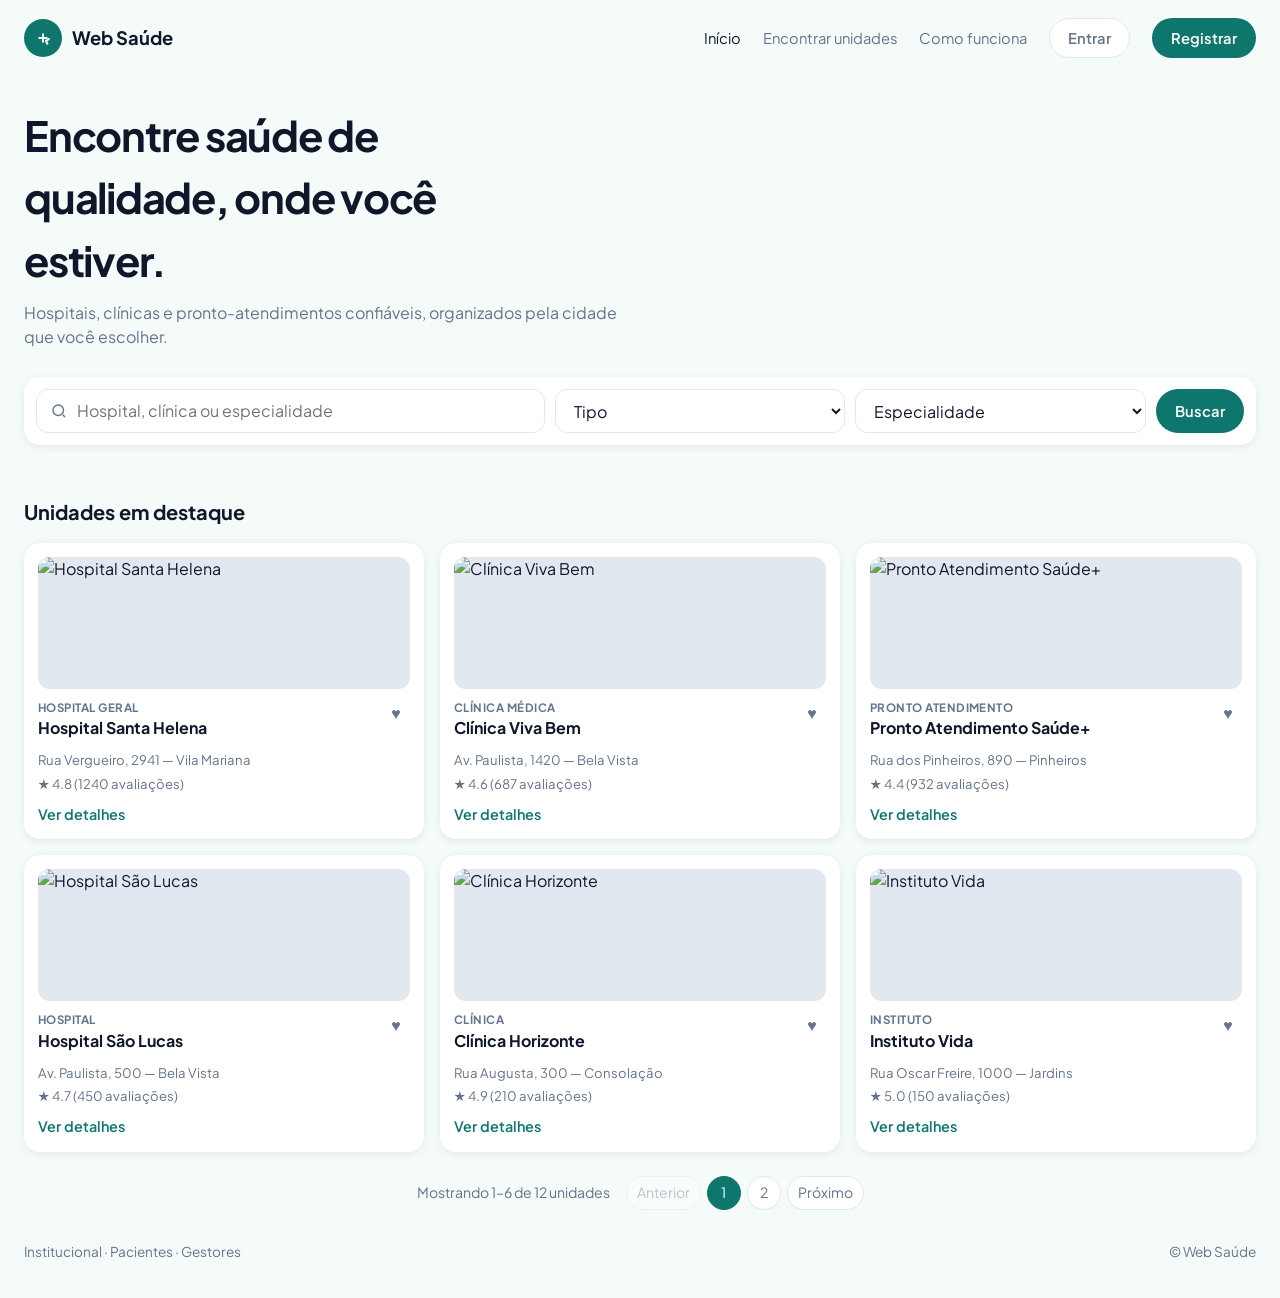
==== index.html @ 7f69320b "feat: cria protótipo HTML das telas do Web Saúde" ====
<!DOCTYPE html>
<html lang="pt-BR">
<head>
  <meta charset="UTF-8">
  <meta name="viewport" content="width=device-width, initial-scale=1.0">
  <title>Web Saúde — Encontre unidades de saúde</title>
  <link rel="preconnect" href="https://fonts.googleapis.com">
  <link href="https://fonts.googleapis.com/css2?family=Plus+Jakarta+Sans:wght@400;500;600;700&display=swap" rel="stylesheet">
  <link rel="stylesheet" href="css/styles.css">
</head>
<body>
  <div class="page">
    <div data-header="Início"></div>
    <main class="wrap">
      <section class="hero">
        <h1>Encontre saúde de qualidade, onde você estiver.</h1>
        <p>Hospitais, clínicas e pronto-atendimentos confiáveis, organizados pela cidade que você escolher.</p>
        <form class="card search-bar" action="resultados.html">
          <label class="input-icon">
            <svg viewBox="0 0 24 24"><circle cx="11" cy="11" r="7"/><path d="M20 20l-3-3"/></svg>
            <input class="input" name="q" placeholder="Hospital, clínica ou especialidade">
          </label>
          <select class="select" name="tipo">
            <option value="">Tipo</option>
            <option>Hospital</option>
            <option>Clínica</option>
            <option>Pronto atendimento</option>
          </select>
          <select class="select" name="especialidade">
            <option value="">Especialidade</option>
            <option>Cardiologia</option>
            <option>Ortopedia</option>
            <option>Pediatria</option>
            <option>Clínica Geral</option>
          </select>
          <button class="btn btn-primary" type="submit">Buscar</button>
        </form>
      </section>
      <section>
        <h2 class="section-title">Unidades em destaque</h2>
        <div id="destaques" class="list"></div>
      </section>
    </main>
    <div data-footer></div>
  </div>
  <script src="js/data.js"></script>
  <script src="js/app.js"></script>
  <script>
    WebSaude.ui.renderList({
      target: "#destaques",
      items: WebSaude.unidades,
        perPage: 6,
      noun: "unidades",
      gridClass: "unit-grid",
      render: function (u) { return WebSaude.ui.unitCard(u); }
    });
  </script>
</body>
</html>
---- css/styles.css ----
:root {
  --bg: #f4fbf8;
  --card: #ffffff;
  --teal: #0f766e;
  --teal-dark: #115e59;
  --teal-soft: #ccfbf1;
  --text: #0f172a;
  --muted: #64748b;
  --line: #e2e8f0;
  --danger: #ef4444;
  --ok: #10b981;
  --warn: #d97706;
  --shadow: 0 2px 8px rgba(15, 23, 42, 0.08);
  --radius: 16px;
  --radius-sm: 10px;
  --header: 76px;
}

* { box-sizing: border-box; margin: 0; padding: 0; }

html, body { min-height: 100%; }

body {
  font-family: "Plus Jakarta Sans", "Segoe UI", sans-serif;
  background: var(--bg);
  color: var(--text);
  line-height: 1.5;
}

a { color: inherit; text-decoration: none; }
img { max-width: 100%; display: block; }
button, input, select, textarea { font: inherit; color: inherit; }
button { cursor: pointer; border: 0; background: none; }
[hidden], .is-hidden { display: none !important; }

.page { min-height: 100vh; display: flex; flex-direction: column; }

.wrap {
  width: min(1296px, calc(100% - 48px));
  margin: 0 auto;
}

/* Brand */
.brand { display: flex; align-items: center; gap: 10px; font-weight: 700; font-size: 1.15rem; }
.brand-mark {
  width: 38px;
  height: 38px;
  border-radius: 50%;
  background: var(--teal);
  display: grid;
  place-items: center;
  flex-shrink: 0;
}
.brand-mark svg { width: 22px; height: 22px; fill: none; stroke: #fff; stroke-width: 2.2; }

/* Header */
.header {
  height: var(--header);
  display: flex;
  align-items: center;
  background: transparent;
}
.header-inner, .footer-inner {
  width: min(1296px, calc(100% - 48px));
  margin: 0 auto;
  display: flex;
  align-items: center;
  justify-content: space-between;
  gap: 24px;
}
.nav { display: flex; align-items: center; gap: 22px; color: var(--muted); font-size: 0.92rem; }
.nav a:hover, .nav a.is-active { color: var(--text); }

/* Buttons */
.btn {
  display: inline-flex;
  align-items: center;
  justify-content: center;
  gap: 8px;
  min-height: 40px;
  padding: 0 18px;
  border-radius: 999px;
  font-weight: 600;
  font-size: 0.92rem;
  transition: 0.2s ease;
  border: 1px solid transparent;
}
.btn-primary { background: var(--teal); color: #fff; }
.btn-primary:hover { background: var(--teal-dark); }
.btn-ghost { background: #fff; border-color: var(--line); }
.btn-ghost:hover { border-color: var(--teal); color: var(--teal); }
.btn-danger { color: var(--danger); }
.btn-lg { min-height: 44px; width: 100%; }
.btn:disabled { opacity: 0.45; cursor: not-allowed; }

/* Forms */
.field { display: grid; gap: 6px; }
.field span, .label { font-size: 0.82rem; color: var(--muted); font-weight: 600; }
.input, .select, .textarea {
  width: 100%;
  min-height: 44px;
  border: 1px solid var(--line);
  border-radius: 12px;
  padding: 0 14px;
  background: #fff;
  outline: none;
}
.textarea { min-height: 96px; padding: 12px 14px; resize: vertical; }
.input:focus, .select:focus, .textarea:focus { border-color: var(--teal); box-shadow: 0 0 0 3px var(--teal-soft); }
.input-icon { position: relative; }
.input-icon svg {
  position: absolute; left: 14px; top: 50%; transform: translateY(-50%);
  width: 18px; height: 18px; stroke: var(--muted); fill: none; stroke-width: 1.8;
}
.input-icon .input { padding-left: 40px; }

.check { display: flex; align-items: center; gap: 8px; font-size: 0.9rem; color: var(--muted); }
.check input { accent-color: var(--teal); }

/* Cards / chips */
.card {
  background: var(--card);
  border-radius: var(--radius);
  box-shadow: var(--shadow);
}
.chip {
  display: inline-flex;
  align-items: center;
  gap: 6px;
  padding: 5px 10px;
  border-radius: 999px;
  background: #f1f5f9;
  color: var(--muted);
  font-size: 0.75rem;
  font-weight: 600;
}
.chip-ok { background: #dcfce7; color: #166534; }
.chip-warn { background: #ffedd5; color: #9a3412; }
.chip-muted { background: #f1f5f9; color: #475569; }

/* Pagination */
.pager {
  display: flex;
  align-items: center;
  justify-content: center;
  flex-wrap: wrap;
  gap: 10px 16px;
  padding: 8px 0 4px;
  color: var(--muted);
  font-size: 0.88rem;
}
.pager-pages { display: flex; align-items: center; gap: 6px; }
.pager button {
  min-width: 34px;
  height: 34px;
  padding: 0 10px;
  border-radius: 999px;
  border: 1px solid var(--line);
  background: #fff;
}
.pager button.is-active { background: var(--teal); color: #fff; border-color: var(--teal); }
.pager button:disabled { opacity: 0.4; }

/* Unit cards */
.unit-grid { display: grid; grid-template-columns: repeat(3, 1fr); gap: 16px; }
.unit-card { padding: 14px; display: grid; gap: 10px; }
.unit-card img, .unit-photo {
  width: 100%;
  height: 132px;
  object-fit: cover;
  border-radius: 12px;
  background: #e2e8f0;
}
.unit-card-head { display: flex; justify-content: space-between; align-items: start; gap: 8px; }
.unit-type { font-size: 0.72rem; letter-spacing: 0.04em; color: var(--muted); font-weight: 700; text-transform: uppercase; }
.unit-card h3 { font-size: 1rem; }
.unit-card a, .unit-row a { color: var(--teal); font-weight: 600; font-size: 0.9rem; }
.unit-meta { color: var(--muted); font-size: 0.82rem; display: grid; gap: 4px; }
.heart { width: 28px; height: 28px; border-radius: 50%; display: grid; place-items: center; color: var(--muted); }
.heart.is-on { color: var(--danger); }

.unit-row {
  display: grid;
  grid-template-columns: 180px 1fr auto;
  gap: 18px;
  padding: 16px;
  align-items: center;
}
.unit-row img { width: 180px; height: 132px; object-fit: cover; border-radius: 12px; }
.unit-row-top { display: flex; justify-content: space-between; gap: 12px; }

/* Home */
.hero { padding: 28px 0 16px; }
.hero h1 { font-size: clamp(2rem, 4vw, 2.6rem); letter-spacing: -0.03em; max-width: 16ch; }
.hero p { color: var(--muted); margin-top: 10px; max-width: 52ch; }
.search-bar {
  display: grid;
  grid-template-columns: 1.4fr 0.8fr 0.8fr auto;
  gap: 10px;
  padding: 12px;
  margin: 28px 0 36px;
}
.section-title { font-size: 1.25rem; margin-bottom: 16px; }
.footer { margin-top: auto; padding: 28px 0 36px; color: var(--muted); font-size: 0.85rem; }

/* City */
.city-hero {
  display: grid;
  grid-template-columns: 1.1fr 0.9fr;
  gap: 48px;
  align-items: center;
  padding: 56px 0 40px;
}
.badge {
  display: inline-flex; align-items: center; gap: 8px;
  background: #fff; border-radius: 999px; padding: 6px 12px;
  font-size: 0.78rem; font-weight: 700; color: var(--teal);
  box-shadow: var(--shadow);
}
.benefits { display: flex; flex-wrap: wrap; gap: 16px; margin-top: 22px; color: var(--muted); font-size: 0.9rem; }
.city-card { padding: 28px; }
.city-card h2 { font-size: 1.25rem; }
.city-card .help { color: var(--muted); font-size: 0.88rem; margin: 4px 0 16px; }
.suggest { display: grid; gap: 6px; margin: 12px 0 16px; }
.suggest button, .popular button {
  text-align: left; padding: 10px 12px; border-radius: 10px; color: var(--text);
}
.suggest button:hover, .popular button:hover { background: #f0fdfa; }
.popular { display: flex; flex-wrap: wrap; gap: 8px; margin-top: 8px; }
.popular button { background: #f8fafc; border: 1px solid var(--line); border-radius: 999px; padding: 6px 12px; font-size: 0.82rem; }
.steps { padding: 20px 0 64px; }
.steps h2 { margin-bottom: 18px; }
.step-grid { display: grid; grid-template-columns: repeat(3, 1fr); gap: 16px; }
.step { padding: 22px; }
.step b { display: block; margin: 6px 0; }

/* Results */
.results-head { display: flex; justify-content: space-between; align-items: end; gap: 16px; padding: 28px 0 18px; }
.results-layout { display: grid; grid-template-columns: 286px 1fr; gap: 24px; }
.filters { padding: 22px; display: grid; gap: 16px; align-content: start; }
.filters h3 { display: flex; justify-content: space-between; font-size: 1rem; }
.filters h3 button { color: var(--teal); font-size: 0.8rem; }
.filter-group { display: grid; gap: 8px; }
.list { display: grid; gap: 16px; }
.search-dock {
  display: grid;
  grid-template-columns: 1fr 260px auto;
  gap: 10px;
  padding: 22px 0 36px;
}

/* Details */
.details { padding: 24px 0 48px; display: grid; gap: 16px; }
.details-title { display: flex; flex-wrap: wrap; align-items: center; gap: 10px 16px; }
.gallery { display: grid; grid-template-columns: 360px 1fr; gap: 16px; }
.gallery-main { width: 100%; height: 260px; object-fit: cover; border-radius: var(--radius); }
.thumbs { display: flex; gap: 8px; margin-top: 8px; }
.thumbs img { width: 72px; height: 56px; object-fit: cover; border-radius: 8px; cursor: pointer; opacity: 0.75; }
.thumbs img.is-on { opacity: 1; outline: 2px solid var(--teal); }
.info-grid { display: grid; gap: 12px; }
.info-card { padding: 18px; display: grid; gap: 10px; }
.spec-grid { display: flex; flex-wrap: wrap; gap: 8px; }
.review { display: grid; grid-template-columns: auto 1fr auto; gap: 12px; align-items: start; padding-top: 12px; border-top: 1px solid var(--line); }
.avatar { width: 40px; height: 40px; border-radius: 50%; object-fit: cover; background: #e2e8f0; }

/* Auth */
.auth-page { min-height: 100vh; display: grid; place-items: center; padding: 32px 16px; }
.auth-split {
  width: min(1040px, 100%);
  display: grid;
  grid-template-columns: 1fr 440px;
  gap: 48px;
  align-items: center;
}
.auth-card { padding: 36px 32px; display: grid; gap: 16px; }
.auth-card h1 { font-size: 1.6rem; text-align: center; }
.auth-card .sub { text-align: center; color: var(--muted); margin-top: -8px; }
.auth-art { display: grid; gap: 16px; justify-items: start; }
.auth-art h2 { font-size: 2rem; max-width: 12ch; }
.illu {
  width: min(420px, 100%);
  height: 280px;
  border-radius: 32px;
  background: linear-gradient(160deg, #d1fae5, #ecfeff);
  position: relative;
  overflow: hidden;
}
.illu::after {
  content: "";
  position: absolute;
  inset: 48px 70px 40px 90px;
  background: #fff;
  border-radius: 28px 28px 8px 8px;
  box-shadow: var(--shadow);
}
.tabs { display: flex; gap: 18px; border-bottom: 1px solid var(--line); }
.tabs button { padding: 8px 0; color: var(--muted); font-weight: 600; }
.tabs button.is-on { color: var(--teal); box-shadow: inset 0 -2px 0 var(--teal); }
.otp { display: flex; justify-content: center; gap: 8px; }
.otp input { width: 48px; height: 54px; text-align: center; font-size: 1.3rem; font-weight: 700; border: 1px solid var(--line); border-radius: 12px; }
.center-note { text-align: center; color: var(--muted); font-size: 0.9rem; }

/* Account */
.account { padding: 28px 0 48px; display: grid; grid-template-columns: 260px 1fr; gap: 20px; }
.side { padding: 22px; display: grid; gap: 8px; align-content: start; text-align: center; }
.side .avatar { width: 88px; height: 88px; margin: 0 auto 8px; }
.side-nav { display: grid; gap: 4px; text-align: left; margin-top: 12px; }
.side-nav a, .side-nav button {
  padding: 10px 12px; border-radius: 10px; color: var(--muted); text-align: left;
}
.side-nav a.is-active, .side-nav button.is-active { background: var(--teal); color: #fff; }
.panel { padding: 28px; display: grid; gap: 16px; }
.form-actions { display: flex; justify-content: flex-end; gap: 8px; }

/* Tables */
.table-wrap { overflow: auto; }
table { width: 100%; border-collapse: collapse; font-size: 0.92rem; }
th, td { text-align: left; padding: 14px 10px; border-bottom: 1px solid var(--line); }
th { color: var(--muted); font-size: 0.78rem; text-transform: uppercase; letter-spacing: 0.04em; }
.row-actions { display: flex; gap: 10px; }
.row-actions a, .row-actions button { color: var(--teal); font-weight: 600; font-size: 0.85rem; }
.row-actions .danger { color: var(--danger); }

.kpis { display: grid; grid-template-columns: repeat(4, 1fr); gap: 12px; }
.kpi { padding: 18px; }
.kpi b { display: block; font-size: 1.8rem; margin-top: 4px; }
.admin { padding: 24px 0 48px; display: grid; grid-template-columns: 220px 1fr; gap: 20px; }
.toolbar { display: flex; justify-content: space-between; align-items: center; gap: 12px; flex-wrap: wrap; }

.toast {
  position: fixed; right: 20px; bottom: 20px;
  background: var(--text); color: #fff; padding: 12px 16px;
  border-radius: 12px; display: none; z-index: 20;
}
.toast.is-on { display: block; }

@media (max-width: 980px) {
  .unit-grid, .step-grid, .kpis, .auth-split, .city-hero, .gallery, .results-layout, .account, .admin, .unit-row, .search-bar, .search-dock {
    grid-template-columns: 1fr;
  }
  .unit-row img, .gallery-main { width: 100%; }
  .nav { display: none; }
}
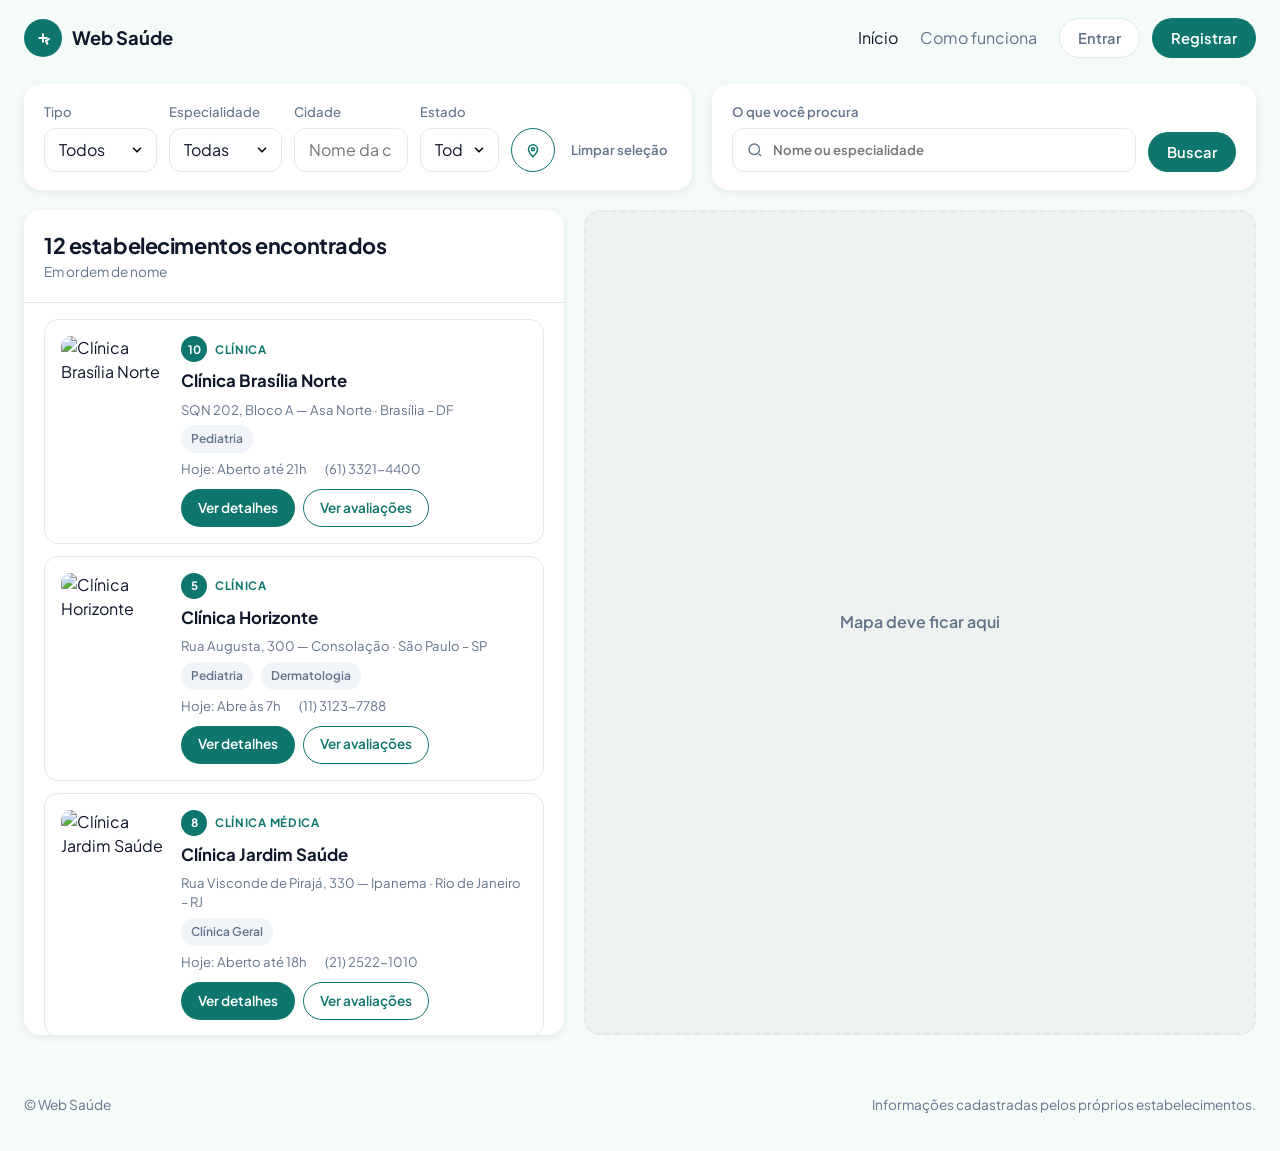
==== commit 5fd623ed: "feat: nova home com filtros, lista e mapa; header/footer e detalhes responsivos Home no layout do Fi" ====
--- a/index.html
+++ b/index.html
@@ -11,48 +11,130 @@
 <body>
   <div class="page">
     <div data-header="Início"></div>
-    <main class="wrap">
-      <section class="hero">
-        <h1>Encontre saúde de qualidade, onde você estiver.</h1>
-        <p>Hospitais, clínicas e pronto-atendimentos confiáveis, organizados pela cidade que você escolher.</p>
-        <form class="card search-bar" action="resultados.html">
-          <label class="input-icon">
-            <svg viewBox="0 0 24 24"><circle cx="11" cy="11" r="7"/><path d="M20 20l-3-3"/></svg>
-            <input class="input" name="q" placeholder="Hospital, clínica ou especialidade">
+    <main class="wrap home">
+      <div class="home-bar">
+        <form class="card home-filters" id="filtros" autocomplete="off">
+          <label class="field"><span>Tipo</span>
+            <select class="select" name="tipo">
+              <option value="">Todos</option>
+              <option>Hospital</option>
+              <option>Clínica</option>
+              <option>Pronto atendimento</option>
+            </select>
           </label>
-          <select class="select" name="tipo">
-            <option value="">Tipo</option>
-            <option>Hospital</option>
-            <option>Clínica</option>
-            <option>Pronto atendimento</option>
-          </select>
-          <select class="select" name="especialidade">
-            <option value="">Especialidade</option>
-            <option>Cardiologia</option>
-            <option>Ortopedia</option>
-            <option>Pediatria</option>
-            <option>Clínica Geral</option>
-          </select>
+          <label class="field"><span>Especialidade</span>
+            <select class="select" name="especialidade">
+              <option value="">Todas</option>
+              <option>Cardiologia</option>
+              <option>Clínica Geral</option>
+              <option>Dermatologia</option>
+              <option>Emergência</option>
+              <option>Neurologia</option>
+              <option>Ortopedia</option>
+              <option>Pediatria</option>
+            </select>
+          </label>
+          <label class="field"><span>Cidade</span>
+            <input class="input" name="cidade" placeholder="Nome da cidade">
+          </label>
+          <label class="field"><span>Estado</span>
+            <select class="select" name="estado">
+              <option value="">Todos</option>
+              <option>DF</option>
+              <option>MG</option>
+              <option>RJ</option>
+              <option>SP</option>
+            </select>
+          </label>
+          <button class="btn btn-ghost btn-loc" type="button" id="loc">
+            <svg viewBox="0 0 24 24" aria-hidden="true"><path d="M12 21s-6-5.6-6-10a6 6 0 0 1 12 0c0 4.4-6 10-6 10z"/><circle cx="12" cy="11" r="2"/></svg>
+            <span>Usar minha localização</span>
+          </button>
+          <button class="home-clear" type="reset">Limpar seleção</button>
+        </form>
+        <form class="card home-search" id="busca">
+          <label class="field"><span>O que você procura</span>
+            <span class="input-icon">
+              <svg viewBox="0 0 24 24"><circle cx="11" cy="11" r="7"/><path d="M20 20l-3-3"/></svg>
+              <input class="input" name="q" placeholder="Nome ou especialidade">
+            </span>
+          </label>
           <button class="btn btn-primary" type="submit">Buscar</button>
         </form>
-      </section>
-      <section>
-        <h2 class="section-title">Unidades em destaque</h2>
-        <div id="destaques" class="list"></div>
-      </section>
+      </div>
+
+      <div class="home-body">
+        <section class="card home-list">
+          <div class="home-list-head">
+            <h1 id="contagem"></h1>
+            <p>Em ordem de nome</p>
+          </div>
+          <div class="home-list-scroll" id="lista"></div>
+        </section>
+        <aside class="card home-map" aria-label="Mapa">
+          <span>Mapa deve ficar aqui</span>
+        </aside>
+      </div>
     </main>
     <div data-footer></div>
   </div>
   <script src="js/data.js"></script>
   <script src="js/app.js"></script>
   <script>
-    WebSaude.ui.renderList({
-      target: "#destaques",
-      items: WebSaude.unidades,
-        perPage: 6,
-      noun: "unidades",
-      gridClass: "unit-grid",
-      render: function (u) { return WebSaude.ui.unitCard(u); }
+    var filtros = document.getElementById("filtros");
+    var busca = document.getElementById("busca");
+
+    function norm(s) {
+      return String(s).normalize("NFD").replace(/[̀-ͯ]/g, "").toLowerCase();
+    }
+
+    function filtrar() {
+      var f = filtros.elements;
+      var q = norm(busca.elements.q.value.trim());
+      var cidade = norm(f.cidade.value.trim());
+      return WebSaude.unidades.filter(function (u) {
+        if (f.tipo.value && norm(u.tipo).indexOf(norm(f.tipo.value)) !== 0) return false;
+        if (f.especialidade.value && u.especialidades.indexOf(f.especialidade.value) < 0) return false;
+        if (cidade && norm(u.cidade).indexOf(cidade) < 0) return false;
+        if (f.estado.value && u.estado !== f.estado.value) return false;
+        if (q && norm(u.nome).indexOf(q) < 0 && !u.especialidades.some(function (s) { return norm(s).indexOf(q) >= 0; })) return false;
+        return true;
+      }).sort(function (a, b) { return a.nome.localeCompare(b.nome, "pt-BR"); });
+    }
+
+    function linha(u) {
+      return '<article class="home-unit">' +
+        '<img src="' + u.foto + '" alt="' + u.nome + '">' +
+        '<div class="home-unit-body">' +
+        '<div class="home-unit-type"><span class="num">' + u.id + '</span>' + u.tipo + '</div>' +
+        '<h3>' + u.nome + '</h3>' +
+        '<div class="home-unit-addr">' + u.endereco + ' · ' + u.cidade + ' – ' + u.estado + '</div>' +
+        '<div class="spec-grid">' + u.especialidades.map(function (s) { return '<span class="chip">' + s + '</span>'; }).join("") + '</div>' +
+        '<div class="home-unit-meta"><span>Hoje: ' + u.horario + '</span><span>' + u.telefone + '</span></div>' +
+        '<div class="home-unit-actions"><a class="btn btn-primary" href="detalhes.html?id=' + u.id + '">Ver detalhes</a>' +
+        '<a class="btn btn-ghost btn-outline" href="detalhes.html?id=' + u.id + '#avaliacoes">Ver avaliações</a></div>' +
+        '</div></article>';
+    }
+
+    var lista = WebSaude.ui.renderList({
+      target: "#lista",
+      items: function () {
+        var r = filtrar();
+        document.getElementById("contagem").textContent = r.length + (r.length === 1 ? " estabelecimento encontrado" : " estabelecimentos encontrados");
+        return r;
+      },
+      perPage: 5,
+      noun: "estabelecimentos",
+      empty: "Nenhum estabelecimento encontrado.",
+      render: linha
+    });
+
+    filtros.addEventListener("change", function () { lista.refresh(); });
+    filtros.elements.cidade.addEventListener("input", function () { lista.refresh(); });
+    filtros.addEventListener("reset", function () { busca.reset(); setTimeout(function () { lista.refresh(); }, 0); });
+    busca.addEventListener("submit", function (e) { e.preventDefault(); lista.refresh(); });
+    document.getElementById("loc").addEventListener("click", function () {
+      WebSaude.ui.toast("Localização disponível em breve.");
     });
   </script>
 </body>
--- a/css/styles.css
+++ b/css/styles.css
@@ -68,8 +68,15 @@
   justify-content: space-between;
   gap: 24px;
 }
+.header { position: relative; z-index: 10; }
+.footer-inner { font-size: 0.85rem; }
 .nav { display: flex; align-items: center; gap: 22px; color: var(--muted); font-size: 0.92rem; }
-.nav a:hover, .nav a.is-active { color: var(--text); }
+.nav-links, .nav-actions { display: flex; align-items: center; gap: 22px; }
+.nav-links { font-size: 1rem; }
+.nav-actions { gap: 12px; }
+.nav-links a:hover, .nav-links a.is-active { color: var(--text); }
+.nav-toggle { display: none; width: 40px; height: 40px; place-items: center; }
+.nav-toggle svg { width: 24px; height: 24px; fill: none; stroke: var(--text); stroke-width: 2.2; stroke-linecap: round; }
 
 /* Buttons */
 .btn {
@@ -252,15 +259,36 @@
 /* Details */
 .details { padding: 24px 0 48px; display: grid; gap: 16px; }
 .details-title { display: flex; flex-wrap: wrap; align-items: center; gap: 10px 16px; }
-.gallery { display: grid; grid-template-columns: 360px 1fr; gap: 16px; }
-.gallery-main { width: 100%; height: 260px; object-fit: cover; border-radius: var(--radius); }
-.thumbs { display: flex; gap: 8px; margin-top: 8px; }
-.thumbs img { width: 72px; height: 56px; object-fit: cover; border-radius: 8px; cursor: pointer; opacity: 0.75; }
-.thumbs img.is-on { opacity: 1; outline: 2px solid var(--teal); }
+.details-actions { display: flex; flex-wrap: wrap; gap: 8px; margin-left: auto; }
+.det-back { color: var(--teal); font-weight: 600; font-size: 0.9rem; justify-self: start; }
+.det-back:hover { text-decoration: underline; }
+.fav-btn .on, .fav-btn.is-on .off { display: none; }
+.fav-btn.is-on .on { display: inline; }
+.fav-btn.is-on { color: var(--danger); border-color: var(--danger); }
+.det-top { display: grid; grid-template-columns: minmax(0, 1.15fr) minmax(0, 1fr); gap: 16px; align-items: start; }
+.det-gallery { padding: 12px; display: grid; gap: 10px; }
+.gallery-main { width: 100%; aspect-ratio: 16 / 10; object-fit: cover; border-radius: 12px; background: #e2e8f0; }
+.thumbs { display: flex; gap: 8px; overflow-x: auto; padding-bottom: 2px; }
+.thumbs button { flex: 0 0 auto; border-radius: 8px; opacity: 0.75; }
+.thumbs button.is-on { opacity: 1; outline: 2px solid var(--teal); }
+.thumbs img { width: 72px; height: 56px; object-fit: cover; border-radius: 8px; }
 .info-grid { display: grid; gap: 12px; }
 .info-card { padding: 18px; display: grid; gap: 10px; }
+.info-card h2 { font-size: 1rem; }
+.info-line { display: flex; align-items: flex-start; gap: 10px; min-width: 0; overflow-wrap: anywhere; }
+.info-line svg { width: 18px; height: 18px; flex-shrink: 0; margin-top: 3px; stroke: var(--teal); fill: none; stroke-width: 1.9; stroke-linecap: round; stroke-linejoin: round; }
+a.info-line:hover { color: var(--teal); }
 .spec-grid { display: flex; flex-wrap: wrap; gap: 8px; }
-.review { display: grid; grid-template-columns: auto 1fr auto; gap: 12px; align-items: start; padding-top: 12px; border-top: 1px solid var(--line); }
+.det-map { min-height: 320px; display: grid; place-items: center; background: #eef2f1; border: 2px dashed var(--line); box-shadow: none; color: var(--muted); font-weight: 600; }
+.rev-head { display: flex; justify-content: space-between; align-items: center; flex-wrap: wrap; gap: 12px; }
+.rev-score { display: flex; align-items: center; gap: 14px; }
+.rev-score b { font-size: 2.2rem; line-height: 1; }
+.stars { color: #f59e0b; letter-spacing: 1px; }
+.review { display: grid; grid-template-columns: auto minmax(0, 1fr); gap: 12px; align-items: start; padding-top: 14px; border-top: 1px solid var(--line); }
+.review-top { display: flex; justify-content: space-between; flex-wrap: wrap; gap: 2px 12px; }
+.review-top span { color: var(--muted); font-size: 0.82rem; }
+.review p { color: var(--text); }
+.notfound { padding: 40px 24px; text-align: center; display: grid; gap: 12px; justify-items: center; }
 .avatar { width: 40px; height: 40px; border-radius: 50%; object-fit: cover; background: #e2e8f0; }
 
 /* Auth */
@@ -335,9 +363,136 @@
 .toast.is-on { display: block; }
 
 @media (max-width: 980px) {
-  .unit-grid, .step-grid, .kpis, .auth-split, .city-hero, .gallery, .results-layout, .account, .admin, .unit-row, .search-bar, .search-dock {
+  .unit-grid, .step-grid, .kpis, .auth-split, .city-hero, .results-layout, .account, .admin, .unit-row, .search-bar, .search-dock, .det-top {
     grid-template-columns: 1fr;
   }
-  .unit-row img, .gallery-main { width: 100%; }
-  .nav { display: none; }
-}
+  .unit-row img { width: 100%; }
+  .header-inner, .footer-inner, .wrap { width: calc(100% - 32px); }
+  .header-inner { gap: 8px; }
+  .nav { gap: 4px; }
+  .nav-toggle { width: 36px; }
+  .nav-actions { gap: 8px; }
+  .nav-toggle { display: grid; }
+  .nav-links {
+    display: none;
+    position: absolute;
+    top: 100%;
+    left: 24px;
+    right: 24px;
+    flex-direction: column;
+    align-items: stretch;
+    gap: 4px;
+    padding: 8px;
+    background: #fff;
+    border-radius: var(--radius);
+    box-shadow: var(--shadow);
+  }
+  .nav-links a { padding: 10px 12px; border-radius: 10px; }
+  .nav.is-open .nav-links { display: flex; }
+  .footer-inner { flex-direction: column; align-items: flex-start; gap: 6px; }
+}
+
+/* Home (busca + lista + mapa) */
+.home { padding-bottom: 32px; }
+.home-bar { display: grid; grid-template-columns: 1fr 544px; gap: 20px; margin: 8px 0 20px; }
+.home-filters {
+  display: grid;
+  grid-template-columns: 1fr 1fr 1fr 0.7fr auto auto;
+  align-items: end;
+  gap: 12px 12px;
+  padding: 18px 20px;
+}
+.home-filters .field span { font-weight: 500; }
+.select { appearance: none; -webkit-appearance: none; padding-right: 36px; cursor: pointer;
+  background: #fff url("data:image/svg+xml,%3Csvg xmlns='http://www.w3.org/2000/svg' viewBox='0 0 24 24' fill='none' stroke='%23111' stroke-width='3' stroke-linecap='round' stroke-linejoin='round'%3E%3Cpath d='M6 9l6 6 6-6'/%3E%3C/svg%3E") no-repeat right 12px center / 14px; }
+.btn-loc { min-height: 44px; border-color: var(--teal); color: var(--teal); padding: 0 12px; }
+.btn-loc svg { width: 18px; height: 18px; stroke: currentColor; fill: none; stroke-width: 2; flex-shrink: 0; }
+.btn-loc span { display: none; }
+.home-clear { color: var(--muted); font-size: 0.82rem; font-weight: 600; min-height: 44px; padding: 0 4px; }
+.home-clear:hover { color: var(--teal); }
+.home-search { display: grid; grid-template-columns: 1fr auto; align-items: end; gap: 12px; padding: 18px 20px; }
+.home-search .input-icon { display: block; }
+.home-body { display: grid; grid-template-columns: 540px 1fr; gap: 20px; height: 825px; }
+.home-list { display: flex; flex-direction: column; min-height: 0; overflow: hidden; }
+.home-list-head { padding: 20px; border-bottom: 1px solid var(--line); }
+.home-list-head h1 { font-size: 1.35rem; letter-spacing: -0.02em; }
+.home-list-head p { color: var(--muted); font-size: 0.85rem; }
+.home-list-scroll { overflow-y: auto; padding: 16px 20px; flex: 1; display: grid; gap: 12px; align-content: start; }
+.home-unit { display: grid; grid-template-columns: 104px 1fr; gap: 16px; padding: 16px; border: 1px solid var(--line); border-radius: 14px; }
+.home-unit > img { width: 104px; height: 104px; object-fit: cover; border-radius: 10px; }
+.home-unit-body { display: grid; gap: 6px; min-width: 0; }
+.home-unit-type { display: flex; align-items: center; gap: 8px; color: var(--teal); font-size: 0.72rem; font-weight: 700; letter-spacing: 0.06em; text-transform: uppercase; }
+.home-unit-type .num { display: grid; place-items: center; min-width: 26px; height: 26px; border-radius: 50%; background: var(--teal); color: #fff; font-size: 0.72rem; letter-spacing: 0; }
+.home-unit h3 { font-size: 1.05rem; }
+.home-unit-addr, .home-unit-meta { color: var(--muted); font-size: 0.82rem; }
+.home-unit-meta { display: flex; flex-wrap: wrap; gap: 4px 18px; }
+.home-unit-actions { display: flex; flex-wrap: wrap; gap: 8px; margin-top: 4px; }
+.home-unit-actions .btn { min-height: 38px; padding: 0 16px; font-size: 0.85rem; }
+.btn-outline { border-color: var(--teal); color: var(--teal); }
+.home-list .pager { padding: 0 0 4px; }
+.home-map { display: grid; place-items: center; background: #eef2f1; border: 2px dashed var(--line); box-shadow: none; color: var(--muted); font-weight: 600; }
+
+@media (max-width: 980px) {
+  .home { display: flex; flex-direction: column; gap: 16px; }
+  .home-bar { grid-template-columns: minmax(0, 1fr); margin: 0; gap: 16px; }
+  .home-body { display: contents; }
+  .home-list { order: 1; }
+  .home-filters { grid-template-columns: minmax(0, 1fr) minmax(0, 1fr); }
+  .brand { white-space: nowrap; font-size: 1.05rem; }
+  .brand-mark { width: 34px; height: 34px; }
+  .nav-actions .btn { min-height: 36px; padding: 0 12px; font-size: 0.85rem; }
+  .nav-links { left: 16px; right: 16px; }
+  .btn-loc { grid-column: 1 / -1; }
+  .btn-loc span { display: inline; }
+  .home-clear { grid-column: 1 / -1; }
+  .home-map { order: -1; height: 280px; }
+  .home-list { max-height: none; }
+  .home-list-scroll { overflow: visible; }
+}
+
+.quick-actions { display: none; }
+.quick-actions svg { width: 18px; height: 18px; stroke: currentColor; fill: none; stroke-width: 2; stroke-linecap: round; stroke-linejoin: round; }
+
+@media (max-width: 640px) {
+  .details { padding: 12px 0 32px; gap: 12px; }
+  .details-title { gap: 8px; }
+  .details-title h1 { font-size: 1.55rem; line-height: 1.2; flex-basis: 100%; }
+  .details-actions { margin-left: 0; width: 100%; }
+  .details-actions .btn { flex: 1; min-height: 44px; }
+  .quick-actions { display: grid; }
+  .quick-actions .btn { min-height: 48px; }
+  .det-gallery { padding: 0; overflow: hidden; gap: 8px; }
+  .gallery-main { border-radius: 0; }
+  .thumbs { padding: 0 12px 12px; }
+  .thumbs img { width: 84px; height: 64px; }
+  .info-card { padding: 16px; }
+  .info-line { min-height: 44px; align-items: center; }
+  .info-line svg { margin-top: 0; }
+  .det-back { display: inline-flex; align-items: center; min-height: 40px; }
+  .det-map { min-height: 200px; }
+  .rev-head .btn { width: 100%; min-height: 46px; }
+  .toast { left: 16px; right: 16px; bottom: 16px; text-align: center; }
+}
+
+@media (max-width: 360px) {
+  .header-inner, .footer-inner, .wrap { width: calc(100% - 24px); }
+  .header-inner { gap: 4px; }
+  .brand { gap: 6px; font-size: 0.95rem; }
+  .brand-mark { width: 30px; height: 30px; }
+  .brand-mark svg { width: 18px; height: 18px; }
+  .nav-actions { gap: 6px; }
+  .nav-actions .btn { padding: 0 10px; font-size: 0.8rem; }
+  .nav-toggle { width: 32px; }
+  .nav-links { left: 12px; right: 12px; }
+  .home-filters { grid-template-columns: minmax(0, 1fr); padding: 16px; }
+  .home-search { padding: 16px; }
+  .home-unit { grid-template-columns: 1fr; }
+  .home-unit > img { width: 100%; height: 160px; }
+  .home-list-head, .home-list-scroll { padding-left: 14px; padding-right: 14px; }
+  .details-title h1 { font-size: 1.4rem; }
+}
+
+@media (max-width: 300px) {
+  .brand > span:last-child { display: none; }
+  .home-unit-actions .btn { flex: 1 1 100%; }
+}
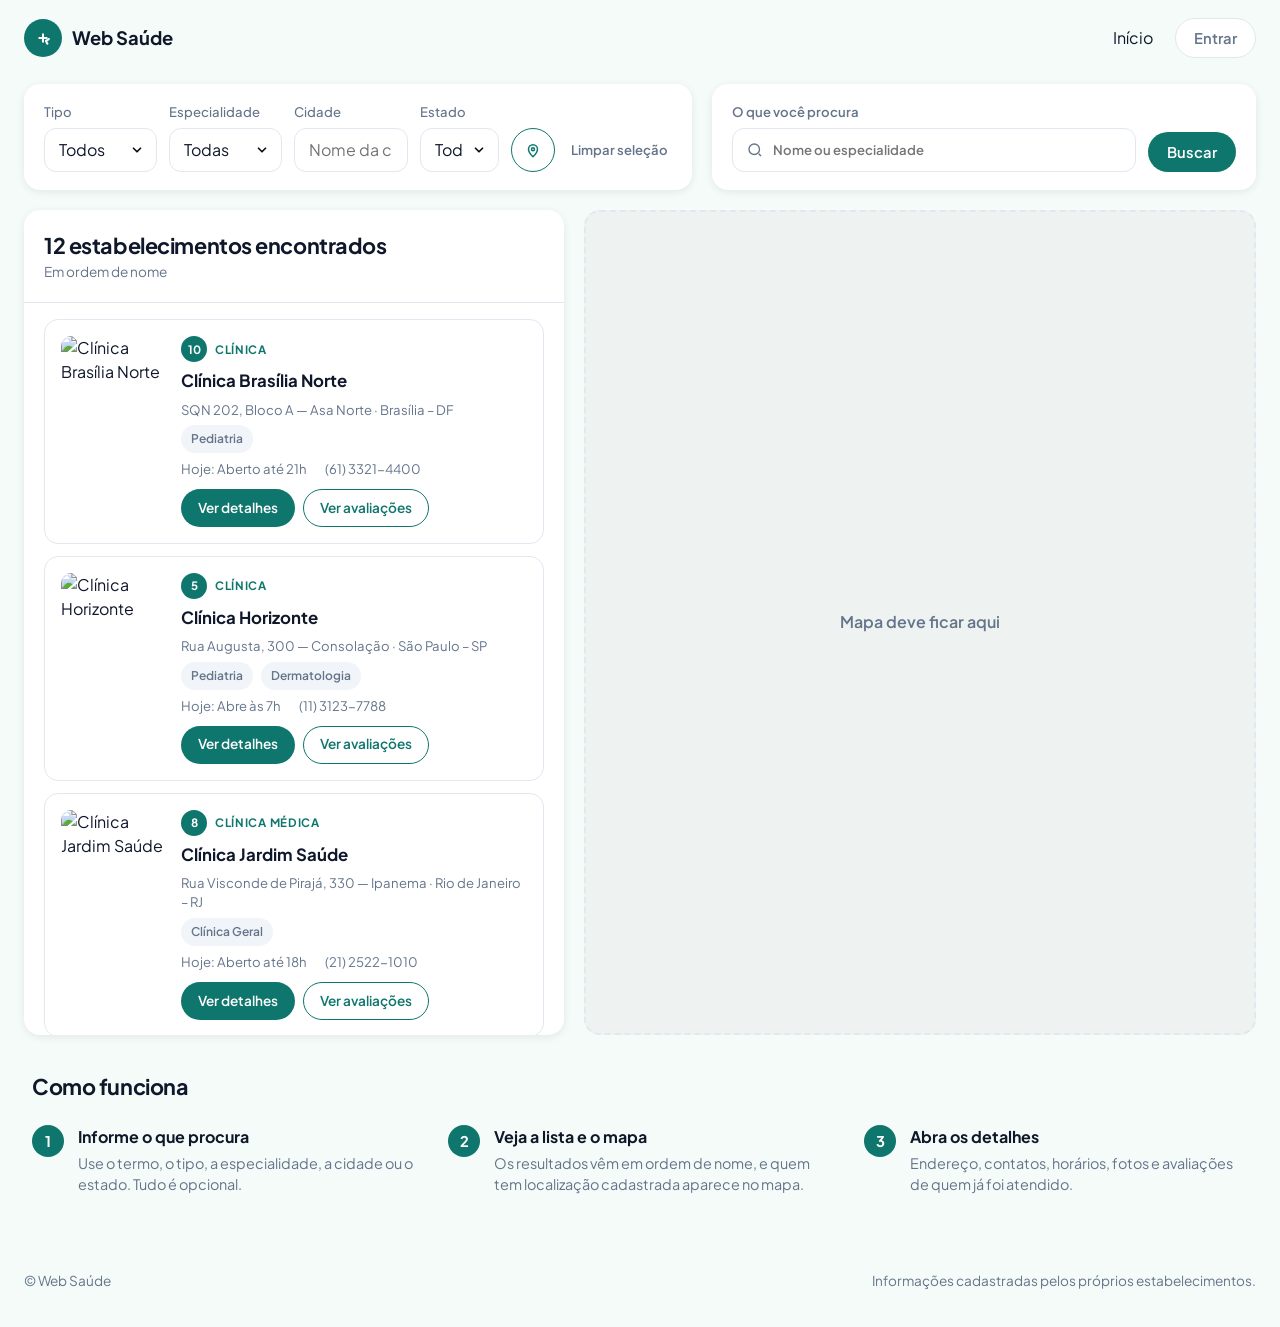
==== commit d72bf192: "feat: remove registrar da home e pagina listas de 5 em 5" ====
--- a/index.html
+++ b/index.html
@@ -75,6 +75,33 @@
           <span>Mapa deve ficar aqui</span>
         </aside>
       </div>
+
+      <section class="how-home" aria-labelledby="how-title">
+        <h2 id="how-title">Como funciona</h2>
+        <ol class="how-grid">
+          <li>
+            <span class="how-num" aria-hidden="true">1</span>
+            <div>
+              <h3>Informe o que procura</h3>
+              <p>Use o termo, o tipo, a especialidade, a cidade ou o estado. Tudo é opcional.</p>
+            </div>
+          </li>
+          <li>
+            <span class="how-num" aria-hidden="true">2</span>
+            <div>
+              <h3>Veja a lista e o mapa</h3>
+              <p>Os resultados vêm em ordem de nome, e quem tem localização cadastrada aparece no mapa.</p>
+            </div>
+          </li>
+          <li>
+            <span class="how-num" aria-hidden="true">3</span>
+            <div>
+              <h3>Abra os detalhes</h3>
+              <p>Endereço, contatos, horários, fotos e avaliações de quem já foi atendido.</p>
+            </div>
+          </li>
+        </ol>
+      </section>
     </main>
     <div data-footer></div>
   </div>
@@ -116,17 +143,16 @@
         '</div></article>';
     }
 
-    var lista = WebSaude.ui.renderList({
+    var lista = WebSaude.ui.renderInfinite({
       target: "#lista",
-      items: function () {
-        var r = filtrar();
-        document.getElementById("contagem").textContent = r.length + (r.length === 1 ? " estabelecimento encontrado" : " estabelecimentos encontrados");
-        return r;
-      },
+      root: "self",
       perPage: 5,
-      noun: "estabelecimentos",
-      empty: "Nenhum estabelecimento encontrado.",
-      render: linha
+      empty: '<p class="center-note">Nenhum estabelecimento encontrado.</p>',
+      items: filtrar,
+      render: linha,
+      onMeta: function (shown, total) {
+        document.getElementById("contagem").textContent = total + (total === 1 ? " estabelecimento encontrado" : " estabelecimentos encontrados");
+      }
     });
 
     filtros.addEventListener("change", function () { lista.refresh(); });
--- a/css/styles.css
+++ b/css/styles.css
@@ -99,6 +99,10 @@
 .btn-danger { color: var(--danger); }
 .btn-lg { min-height: 44px; width: 100%; }
 .btn:disabled { opacity: 0.45; cursor: not-allowed; }
+.btn-sm { min-height: 36px; padding: 0 12px; font-size: 0.82rem; }
+.btn-danger { color: var(--danger); }
+.btn-danger-solid { background: #b91c1c; color: #fff; border-color: #b91c1c; }
+.btn-danger-solid:hover { background: #991b1b; }
 
 /* Forms */
 .field { display: grid; gap: 6px; }
@@ -327,6 +331,10 @@
 .otp { display: flex; justify-content: center; gap: 8px; }
 .otp input { width: 48px; height: 54px; text-align: center; font-size: 1.3rem; font-weight: 700; border: 1px solid var(--line); border-radius: 12px; }
 .center-note { text-align: center; color: var(--muted); font-size: 0.9rem; }
+.center-note a { color: var(--teal); font-weight: 700; }
+.center-note a:hover { color: var(--teal-dark); text-decoration: underline; }
+.link { color: var(--teal); font-weight: 600; font-size: 0.9rem; }
+.link:hover { color: var(--teal-dark); text-decoration: underline; }
 
 /* Account */
 .account { padding: 28px 0 48px; display: grid; grid-template-columns: 260px 1fr; gap: 20px; }
@@ -345,15 +353,269 @@
 table { width: 100%; border-collapse: collapse; font-size: 0.92rem; }
 th, td { text-align: left; padding: 14px 10px; border-bottom: 1px solid var(--line); }
 th { color: var(--muted); font-size: 0.78rem; text-transform: uppercase; letter-spacing: 0.04em; }
-.row-actions { display: flex; gap: 10px; }
-.row-actions a, .row-actions button { color: var(--teal); font-weight: 600; font-size: 0.85rem; }
+.row-actions { display: flex; flex-wrap: nowrap; gap: 8px; justify-content: flex-end; white-space: nowrap; }
+.row-actions a:not(.btn), .row-actions button:not(.btn) { color: var(--teal); font-weight: 600; font-size: 0.85rem; }
 .row-actions .danger { color: var(--danger); }
+.row-actions .btn-primary { color: #fff; }
 
 .kpis { display: grid; grid-template-columns: repeat(4, 1fr); gap: 12px; }
-.kpi { padding: 18px; }
-.kpi b { display: block; font-size: 1.8rem; margin-top: 4px; }
-.admin { padding: 24px 0 48px; display: grid; grid-template-columns: 220px 1fr; gap: 20px; }
+.kpi { padding: 18px 20px; display: grid; gap: 2px; color: inherit; }
+a.kpi:hover { box-shadow: 0 4px 14px rgba(15, 118, 110, 0.12); transform: translateY(-1px); }
+.kpi b, .kpi-value { display: block; font-size: 1.8rem; margin-top: 4px; font-weight: 700; letter-spacing: -0.03em; }
+.kpi-label { font-size: 0.82rem; color: var(--muted); font-weight: 600; }
+.kpi-hint { font-size: 0.78rem; color: var(--muted); }
+.kpi-warn .kpi-value { color: var(--warn); }
+.charts { display: grid; grid-template-columns: repeat(3, 1fr); gap: 14px; }
+.chart-card {
+  padding: 20px 22px 18px;
+  display: grid;
+  gap: 16px;
+  background:
+    radial-gradient(120% 80% at 0% 0%, rgba(15, 118, 110, 0.06), transparent 55%),
+    #fff;
+}
+.chart-card h3 {
+  font-size: 0.72rem;
+  letter-spacing: 0.08em;
+  text-transform: uppercase;
+  color: var(--muted);
+  font-weight: 700;
+}
+.donut-wrap { display: flex; align-items: center; gap: 18px; }
+.donut-ring { position: relative; width: 138px; height: 138px; flex-shrink: 0; }
+.donut-ring svg { width: 100%; height: 100%; display: block; }
+.donut-track { stroke: #ecfdf5; }
+.donut-seg { filter: drop-shadow(0 1px 1px rgba(15, 118, 110, 0.12)); }
+.donut-center {
+  position: absolute; inset: 0;
+  display: grid; place-content: center; text-align: center; pointer-events: none;
+}
+.donut-center strong { font-size: 1.55rem; letter-spacing: -0.04em; line-height: 1; }
+.donut-center span { font-size: 0.68rem; font-weight: 600; color: var(--muted); letter-spacing: 0.04em; text-transform: uppercase; }
+.chart-hint {
+  font-size: 0.75rem;
+  color: var(--muted);
+  font-weight: 500;
+  margin-top: 4px;
+}
+.chart-legend { list-style: none; display: grid; gap: 4px; flex: 1; min-width: 0; }
+.chart-legend li { font-size: 0.82rem; }
+.chart-hit, .bar-hit {
+  display: grid;
+  width: 100%;
+  text-align: left;
+  border-radius: 10px;
+  transition: background 0.15s ease, box-shadow 0.15s ease;
+}
+.chart-hit {
+  grid-template-columns: 10px 1fr auto;
+  gap: 10px;
+  align-items: center;
+  padding: 6px 8px;
+  margin: 0 -8px;
+}
+.chart-legend .swatch { width: 10px; height: 10px; border-radius: 99px; }
+.leg-copy { display: grid; }
+.leg-label { color: var(--text); font-weight: 600; }
+.leg-pct { color: var(--muted); font-size: 0.72rem; }
+.chart-legend b { font-size: 0.92rem; }
+.bar-chart { list-style: none; display: grid; gap: 8px; align-content: center; min-height: 138px; }
+.bar-hit { gap: 7px; padding: 8px 10px; margin: 0 -10px; }
+.bar-head { display: flex; justify-content: space-between; gap: 8px; align-items: baseline; }
+.bar-label { color: var(--text); font-weight: 600; font-size: 0.85rem; }
+.bar-meta { color: var(--muted); font-size: 0.75rem; }
+.bar-meta b { color: var(--text); font-size: 0.92rem; }
+.bar-track { height: 8px; background: #f0fdfa; border-radius: 99px; overflow: hidden; }
+.bar-fill {
+  display: block; height: 100%; border-radius: 99px; min-width: 0;
+  transition: width 0.55s cubic-bezier(.22, 1, .36, 1);
+}
+.chart-hit:hover, .bar-hit:hover { background: #f0fdfa; }
+.chart-hit.is-active, .bar-hit.is-active {
+  background: #f0fdfa;
+  box-shadow: inset 0 0 0 1px #99f6e4;
+}
+.chart-hit:focus-visible, .bar-hit:focus-visible { outline: 3px solid var(--teal); outline-offset: 2px; }
+.admin { padding: 24px 0 48px; display: grid; grid-template-columns: 220px 1fr; gap: 20px; align-items: start; }
+.admin-nav { padding: 12px; align-content: start; position: sticky; top: 12px; }
+.admin-main { min-width: 0; display: grid; gap: 28px; }
+.admin-head h1 { font-size: clamp(1.6rem, 3vw, 2rem); letter-spacing: -0.03em; }
+.admin-head p { color: var(--muted); max-width: 54ch; }
+.admin-kicker { font-size: 0.78rem; font-weight: 700; letter-spacing: 0.06em; text-transform: uppercase; color: var(--teal); margin-bottom: 4px; }
+.admin-section { display: grid; gap: 12px; scroll-margin-top: 16px; }
+.admin-table { min-width: 640px; }
+.admin-table th, .admin-table td { vertical-align: middle; }
+.admin-table tbody th { font-weight: 700; color: var(--text); text-transform: none; letter-spacing: 0; font-size: 0.95rem; }
+.admin-list { min-height: 0; overflow: hidden; }
+.admin-list-scroll {
+  overflow-y: auto;
+  max-height: 610px;
+}
+#users-scroll {
+  max-height: 394px;
+}
+.admin-list-scroll thead th {
+  position: sticky;
+  top: 0;
+  z-index: 1;
+  background: #fff;
+  box-shadow: 0 1px 0 var(--line);
+}
+.admin-table-users {
+  table-layout: fixed;
+  min-width: 760px;
+}
+.admin-table-users th:nth-child(2),
+.admin-table-users td:nth-child(2) { width: 140px; }
+.admin-table-users th:nth-child(3),
+.admin-table-users td:nth-child(3) { width: 110px; }
+.admin-table-users th:last-child,
+.admin-table-users td:last-child { width: 292px; }
+.admin-table-users .row-actions {
+  display: grid;
+  grid-template-columns: 4.6rem 5.4rem 8.2rem;
+  justify-content: stretch;
+}
+.admin-table-users .row-actions .btn { width: 100%; padding: 0 10px; }
+.admin-empty { margin: 12px 0; }
 .toolbar { display: flex; justify-content: space-between; align-items: center; gap: 12px; flex-wrap: wrap; }
+.toolbar-title { margin: 0; }
+.toolbar-search { max-width: 280px; width: 100%; }
+.filter-bar {
+  display: grid;
+  grid-template-columns: minmax(220px, 1.4fr) auto minmax(180px, 0.8fr);
+  gap: 14px 16px;
+  align-items: end;
+  padding: 16px 18px;
+}
+.filter-bar-simple { grid-template-columns: minmax(240px, 1fr) auto; }
+.filter-bar-units { grid-template-columns: minmax(220px, 1.4fr) auto; }
+.filter-bar-side { display: flex; align-items: center; justify-content: flex-end; gap: 12px; flex-wrap: wrap; }
+.admin-filters-sticky { position: sticky; top: 8px; z-index: 4; }
+.infinite-sentinel { height: 1px; pointer-events: none; }
+tr.infinite-sentinel td { padding: 0; border: 0; height: 1px; }
+.filter-bar .filter-search { min-width: 0; }
+.filter-bar-foot {
+  grid-column: 1 / -1;
+  display: flex;
+  justify-content: space-between;
+  align-items: center;
+  gap: 12px;
+  flex-wrap: wrap;
+}
+.filter-meta { color: var(--muted); font-size: 0.85rem; }
+.filter-select { min-width: 180px; }
+.filter-pills { border: 0; padding: 0; margin: 0; display: flex; flex-wrap: wrap; gap: 6px; align-items: end; }
+.filter-pills legend { font-size: 0.82rem; color: var(--muted); font-weight: 600; width: 100%; margin-bottom: 6px; }
+.filter-pills label { cursor: pointer; }
+.filter-pills input { position: absolute; opacity: 0; width: 1px; height: 1px; }
+.filter-pills span {
+  display: inline-flex;
+  align-items: center;
+  gap: 6px;
+  min-height: 40px;
+  padding: 0 12px;
+  border-radius: 999px;
+  border: 1px solid var(--line);
+  background: #fff;
+  font-size: 0.82rem;
+  font-weight: 600;
+  color: var(--muted);
+}
+.filter-pills span b { font-weight: 700; color: var(--text); }
+.filter-pills input:checked + span { background: var(--teal); color: #fff; border-color: var(--teal); }
+.filter-pills input:checked + span b { color: #fff; }
+.filter-pills input:focus-visible + span { outline: 3px solid var(--teal); outline-offset: 2px; }
+.user-cell { display: flex; align-items: center; gap: 10px; font-weight: 700; }
+.user-cell small { display: block; color: var(--muted); font-weight: 500; font-size: 0.8rem; }
+.user-avatar {
+  width: 36px; height: 36px; border-radius: 50%; flex-shrink: 0;
+  display: grid; place-items: center;
+  background: var(--teal-soft); color: var(--teal-dark);
+  font-size: 0.72rem; font-weight: 700;
+}
+.admin-table-pending { min-width: 860px; }
+.admin-table-pending th:nth-child(2),
+.admin-table-pending td:nth-child(2) { width: 150px; }
+.admin-table-pending th:nth-child(3),
+.admin-table-pending td:nth-child(3) { width: 118px; }
+.admin-table-pending th:last-child,
+.admin-table-pending td:last-child { width: 280px; }
+.unit-cell { display: flex; align-items: flex-start; gap: 12px; font-weight: 700; }
+.unit-cell img {
+  width: 56px; height: 56px; border-radius: 12px; object-fit: cover; flex-shrink: 0;
+  background: var(--teal-soft);
+}
+.unit-cell small { display: block; color: var(--muted); font-weight: 500; font-size: 0.8rem; margin-top: 2px; }
+.unit-cell > div > div { display: flex; flex-wrap: wrap; align-items: center; gap: 6px; }
+.unit-tags { display: flex; flex-wrap: wrap; gap: 4px; margin-top: 8px; }
+.unit-tags .chip { font-weight: 600; }
+.activity-card { padding: 8px 10px; }
+.activity-list {
+  list-style: none;
+  max-height: 420px;
+  overflow: auto;
+  padding: 4px 8px;
+}
+.activity-item {
+  display: grid;
+  grid-template-columns: 14px 1fr auto;
+  gap: 12px;
+  padding: 12px 6px;
+  border-bottom: 1px solid var(--line);
+  align-items: start;
+}
+.activity-item:last-child { border-bottom: 0; }
+.activity-dot {
+  width: 10px; height: 10px; border-radius: 99px; margin-top: 6px;
+  background: var(--teal);
+}
+.activity-dot.is-ok { background: #0f766e; }
+.activity-dot.is-warn { background: #f59e0b; }
+.activity-dot.is-danger { background: #fb7185; }
+.activity-dot.is-muted { background: #94a3b8; }
+.activity-title { font-weight: 600; font-size: 0.92rem; }
+.activity-motivo { color: var(--muted); font-size: 0.82rem; margin-top: 2px; }
+.activity-time { color: var(--muted); font-size: 0.75rem; white-space: nowrap; padding-top: 4px; }
+.field-error { color: #b91c1c; font-size: 0.78rem; font-weight: 600; }
+@media (max-width: 980px) {
+  .filter-bar { grid-template-columns: 1fr; }
+}
+
+.skip-link {
+  position: absolute;
+  left: 16px;
+  top: -48px;
+  z-index: 100;
+  background: var(--teal);
+  color: #fff;
+  padding: 8px 14px;
+  border-radius: 8px;
+  font-weight: 700;
+}
+.skip-link:focus { top: 12px; }
+.sr-only {
+  position: absolute;
+  width: 1px;
+  height: 1px;
+  padding: 0;
+  margin: -1px;
+  overflow: hidden;
+  clip: rect(0, 0, 0, 0);
+  white-space: nowrap;
+  border: 0;
+}
+a:focus-visible, button:focus-visible, [tabindex]:focus-visible {
+  outline: 3px solid var(--teal);
+  outline-offset: 2px;
+}
+.input:focus-visible, .select:focus-visible, .textarea:focus-visible { outline: none; }
+
+.dialog { border: 0; padding: 0; background: transparent; max-width: 440px; width: calc(100% - 32px); }
+.dialog::backdrop { background: rgba(15, 23, 42, 0.45); }
+.dialog-card { background: #fff; border-radius: var(--radius); padding: 24px; display: grid; gap: 14px; box-shadow: var(--shadow); }
+.dialog-card h2 { font-size: 1.2rem; }
+.dialog-card p { color: var(--muted); }
 
 .toast {
   position: fixed; right: 20px; bottom: 20px;
@@ -363,8 +625,110 @@
 .toast.is-on { display: block; }
 
 @media (max-width: 980px) {
-  .unit-grid, .step-grid, .kpis, .auth-split, .city-hero, .results-layout, .account, .admin, .unit-row, .search-bar, .search-dock, .det-top {
+  .admin-nav {
+    position: static;
+    display: grid;
+    grid-template-columns: 1fr 1fr;
+    gap: 6px;
+    padding: 8px;
+    margin-top: 0;
+  }
+  .admin-nav a {
+    flex: unset;
+    text-align: center;
+    min-height: 44px;
+    display: inline-flex;
+    align-items: center;
+    justify-content: center;
+    font-size: 0.78rem;
+    line-height: 1.2;
+    padding: 8px 6px;
+  }
+  .unit-grid, .step-grid, .kpis, .charts, .auth-split, .city-hero, .results-layout, .account, .admin, .unit-row, .search-bar, .search-dock, .det-top {
     grid-template-columns: 1fr;
+  }
+  .kpis { grid-template-columns: 1fr 1fr; }
+  .kpi { padding: 14px 14px; }
+  .kpi-value { font-size: 1.45rem; }
+  .admin { padding-top: 16px; gap: 14px; }
+  .admin-main { gap: 22px; }
+  .admin-section { scroll-margin-top: 12px; }
+  .admin-head p { font-size: 0.92rem; }
+  .filter-bar-simple { grid-template-columns: 1fr; }
+  .filter-bar-side { justify-content: space-between; }
+  .filter-select { min-width: 0; }
+  .donut-wrap { gap: 14px; }
+  .donut-ring { width: 112px; height: 112px; }
+  .activity-item { gap: 10px; padding: 12px 2px; }
+  .dialog { width: calc(100% - 24px); }
+  .form-actions { flex-wrap: wrap; }
+  .form-actions .btn { min-height: 44px; }
+
+  .admin-table,
+  .admin-table-users,
+  .admin-table-pending { min-width: 0; }
+  .admin-table thead { display: none; }
+  .admin-table,
+  .admin-table tbody { display: block; width: 100%; }
+  .admin-table tbody tr {
+    display: grid;
+    grid-template-columns: 1fr 1fr;
+    gap: 8px 12px;
+    padding: 16px 14px;
+    border-bottom: 1px solid var(--line);
+  }
+  .admin-table tbody tr:last-child { border-bottom: 0; }
+  .admin-table th,
+  .admin-table td {
+    display: block;
+    width: auto;
+    border: 0;
+    padding: 0;
+  }
+  .admin-table tbody th,
+  .admin-table td:last-child,
+  .admin-table td[colspan] { grid-column: 1 / -1; }
+  .admin-table-users th:nth-child(n),
+  .admin-table-users td:nth-child(n),
+  .admin-table-pending th:nth-child(n),
+  .admin-table-pending td:nth-child(n) { width: auto; }
+  .admin-table td[data-label]::before {
+    content: attr(data-label);
+    display: block;
+    font-size: 0.7rem;
+    font-weight: 700;
+    letter-spacing: 0.04em;
+    text-transform: uppercase;
+    color: var(--muted);
+    margin-bottom: 4px;
+  }
+  .admin-table-users .row-actions,
+  .admin-table-pending .row-actions {
+    display: grid;
+    grid-template-columns: 1fr 1fr;
+    gap: 8px;
+    margin-top: 4px;
+  }
+  .admin-table-users .row-actions .btn:last-child,
+  .admin-table-pending .row-actions .btn:last-child {
+    grid-column: 1 / -1;
+  }
+  .admin-table-users .row-actions .btn,
+  .admin-table-pending .row-actions .btn { width: 100%; min-height: 40px; }
+  .table-wrap { overflow: visible; }
+  .admin-list-scroll,
+  #users-scroll {
+    max-height: none;
+    overflow: visible;
+  }
+  .admin-list-scroll thead th { position: static; box-shadow: none; }
+  .activity-list { max-height: none; }
+  .admin-table tbody tr.infinite-sentinel {
+    display: block;
+    padding: 0;
+    height: 1px;
+    border: 0;
+    overflow: hidden;
   }
   .unit-row img { width: 100%; }
   .header-inner, .footer-inner, .wrap { width: calc(100% - 32px); }
@@ -431,6 +795,24 @@
 .btn-outline { border-color: var(--teal); color: var(--teal); }
 .home-list .pager { padding: 0 0 4px; }
 .home-map { display: grid; place-items: center; background: #eef2f1; border: 2px dashed var(--line); box-shadow: none; color: var(--muted); font-weight: 600; }
+.how-home { padding: 36px 8px 16px; }
+.how-home h2 { font-size: 1.35rem; margin-bottom: 22px; letter-spacing: -0.02em; }
+.how-grid {
+  list-style: none;
+  display: grid;
+  grid-template-columns: repeat(3, 1fr);
+  gap: 28px 32px;
+}
+.how-grid li { display: flex; gap: 14px; align-items: flex-start; }
+.how-num {
+  width: 32px; height: 32px; border-radius: 50%;
+  background: var(--teal); color: #fff;
+  display: grid; place-items: center;
+  font-size: 0.92rem; font-weight: 700;
+  flex-shrink: 0;
+}
+.how-grid h3 { font-size: 1rem; margin-bottom: 4px; }
+.how-grid p { color: var(--muted); font-size: 0.9rem; line-height: 1.45; }
 
 @media (max-width: 980px) {
   .home { display: flex; flex-direction: column; gap: 16px; }
@@ -448,12 +830,22 @@
   .home-map { order: -1; height: 280px; }
   .home-list { max-height: none; }
   .home-list-scroll { overflow: visible; }
+  .how-home { order: 2; padding-top: 8px; }
+  .how-grid { grid-template-columns: 1fr; gap: 18px; }
 }
 
 .quick-actions { display: none; }
 .quick-actions svg { width: 18px; height: 18px; stroke: currentColor; fill: none; stroke-width: 2; stroke-linecap: round; stroke-linejoin: round; }
 
 @media (max-width: 640px) {
+  .nav-actions .chip { display: none; }
+  .donut-wrap { flex-direction: column; align-items: stretch; }
+  .donut-ring { width: 128px; height: 128px; margin: 0 auto; }
+  .form-actions { flex-direction: column-reverse; }
+  .form-actions .btn { width: 100%; }
+  .activity-item { grid-template-columns: 14px 1fr; }
+  .activity-time { grid-column: 2; padding-top: 0; }
+  .admin-nav a { font-size: 0.74rem; }
   .details { padding: 12px 0 32px; gap: 12px; }
   .details-title { gap: 8px; }
   .details-title h1 { font-size: 1.55rem; line-height: 1.2; flex-basis: 100%; }
@@ -496,3 +888,33 @@
   .brand > span:last-child { display: none; }
   .home-unit-actions .btn { flex: 1 1 100%; }
 }
+
+.auth-photo { width: min(480px, 100%); height: auto; aspect-ratio: 4 / 3; object-fit: cover; border-radius: 28px; box-shadow: var(--shadow); }
+.auth-art { justify-items: center; text-align: center; }
+.auth-art h2 { max-width: none; }
+
+@media (max-width: 980px) {
+  .auth-art h2 { font-size: 1.5rem; }
+  .auth-photo { aspect-ratio: 16 / 9; border-radius: 20px; }
+}
+
+/* Login em uma tela só no mobile */
+@media (max-width: 980px) {
+  .auth-fit { min-height: 100vh; min-height: 100dvh; padding: 12px 16px; }
+  .auth-fit .auth-split { gap: 12px; }
+  .auth-fit .auth-art { gap: 10px; }
+  .auth-fit .auth-art h2 { display: none; }
+  .auth-fit .auth-photo { height: clamp(96px, calc(100dvh - 600px), 190px); aspect-ratio: auto; width: 100%; }
+  .auth-fit .auth-card { padding: 20px 20px 18px; gap: 12px; }
+  .auth-fit .auth-card .sub { margin-top: -6px; }
+}
+@media (max-width: 980px) and (max-height: 700px) {
+  .auth-fit .auth-art { display: none; }
+}
+
+.auth-or { display: flex; align-items: center; gap: 12px; color: var(--muted); font-size: 0.82rem; }
+.auth-or::before, .auth-or::after { content: ""; flex: 1; height: 1px; background: var(--line); }
+.btn-google { background: #fff; border-color: var(--line); color: var(--text); gap: 10px; }
+.btn-google:hover { border-color: #cbd5e1; background: #f8fafc; }
+.btn-google svg { width: 18px; height: 18px; flex-shrink: 0; }
+@media (max-width: 980px) { .auth-fit .auth-card { gap: 10px; } .auth-fit .btn-lg { min-height: 42px; } }
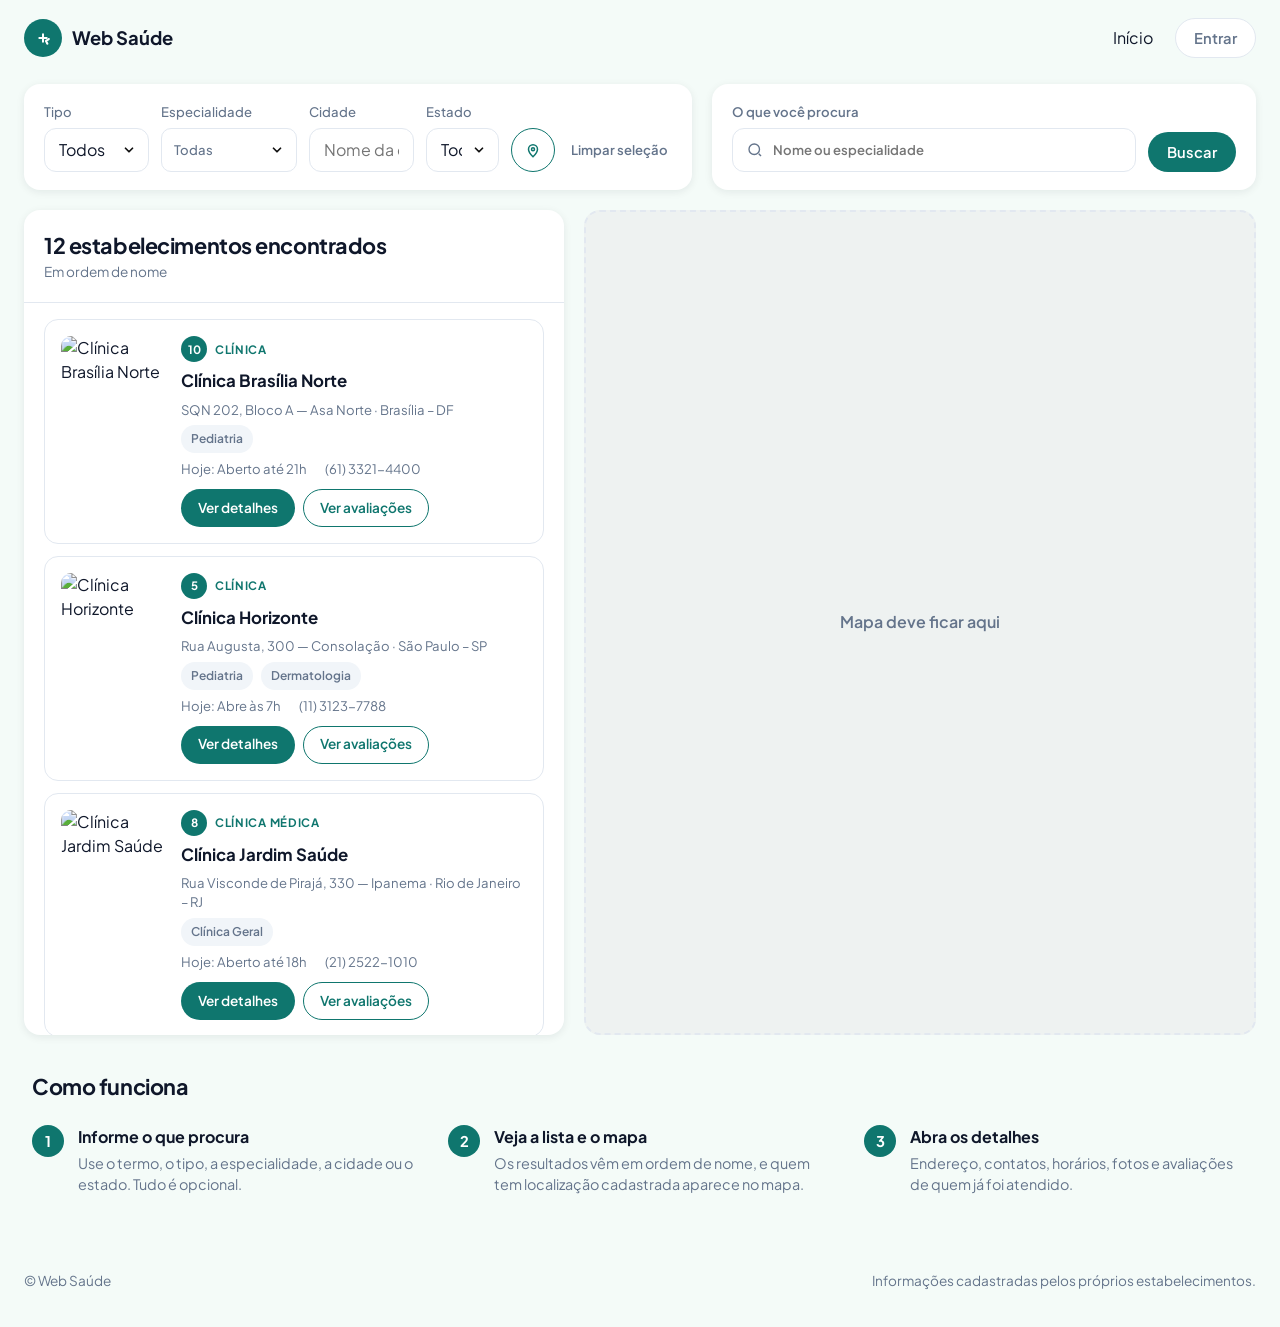
==== commit 09057564: "feat: renova cadastro e gestão de estabelecimentos com coordenadas e horários flexíveis" ====
--- a/index.html
+++ b/index.html
@@ -19,20 +19,10 @@
               <option value="">Todos</option>
               <option>Hospital</option>
               <option>Clínica</option>
-              <option>Pronto atendimento</option>
             </select>
           </label>
-          <label class="field"><span>Especialidade</span>
-            <select class="select" name="especialidade">
-              <option value="">Todas</option>
-              <option>Cardiologia</option>
-              <option>Clínica Geral</option>
-              <option>Dermatologia</option>
-              <option>Emergência</option>
-              <option>Neurologia</option>
-              <option>Ortopedia</option>
-              <option>Pediatria</option>
-            </select>
+          <label class="field home-esp"><span>Especialidade</span>
+            <div id="filtro-esp"></div>
           </label>
           <label class="field"><span>Cidade</span>
             <input class="input" name="cidade" placeholder="Nome da cidade">
@@ -110,18 +100,25 @@
   <script>
     var filtros = document.getElementById("filtros");
     var busca = document.getElementById("busca");
+    var espFiltro = WebSaude.ui.multiCheck({
+      target: "#filtro-esp",
+      items: WebSaude.ESPECIALIDADES,
+      empty: "Todas",
+      onChange: function () { lista.refresh(); }
+    });
 
     function norm(s) {
-      return String(s).normalize("NFD").replace(/[̀-ͯ]/g, "").toLowerCase();
+      return String(s).normalize("NFD").replace(/[\u0300-\u036f]/g, "").toLowerCase();
     }
 
     function filtrar() {
       var f = filtros.elements;
       var q = norm(busca.elements.q.value.trim());
       var cidade = norm(f.cidade.value.trim());
+      var especs = espFiltro.values();
       return WebSaude.unidades.filter(function (u) {
         if (f.tipo.value && norm(u.tipo).indexOf(norm(f.tipo.value)) !== 0) return false;
-        if (f.especialidade.value && u.especialidades.indexOf(f.especialidade.value) < 0) return false;
+        if (!WebSaude.unidadeTemEsp(u, especs)) return false;
         if (cidade && norm(u.cidade).indexOf(cidade) < 0) return false;
         if (f.estado.value && u.estado !== f.estado.value) return false;
         if (q && norm(u.nome).indexOf(q) < 0 && !u.especialidades.some(function (s) { return norm(s).indexOf(q) >= 0; })) return false;
@@ -157,7 +154,11 @@
 
     filtros.addEventListener("change", function () { lista.refresh(); });
     filtros.elements.cidade.addEventListener("input", function () { lista.refresh(); });
-    filtros.addEventListener("reset", function () { busca.reset(); setTimeout(function () { lista.refresh(); }, 0); });
+    filtros.addEventListener("reset", function () {
+      busca.reset();
+      espFiltro.clear();
+      setTimeout(function () { lista.refresh(); }, 0);
+    });
     busca.addEventListener("submit", function (e) { e.preventDefault(); lista.refresh(); });
     document.getElementById("loc").addEventListener("click", function () {
       WebSaude.ui.toast("Localização disponível em breve.");
--- a/css/styles.css
+++ b/css/styles.css
@@ -454,6 +454,10 @@
 #users-scroll {
   max-height: 394px;
 }
+#gestor-scroll {
+  max-height: 450px;
+}
+.admin-table-pending .row-actions { flex-wrap: wrap; white-space: normal; }
 .admin-list-scroll thead th {
   position: sticky;
   top: 0;
@@ -610,6 +614,268 @@
   outline-offset: 2px;
 }
 .input:focus-visible, .select:focus-visible, .textarea:focus-visible { outline: none; }
+
+.help { color: var(--muted); font-size: 0.88rem; }
+.form-grid-2 { display: grid; grid-template-columns: 1fr 1fr; gap: 12px; }
+.form-grid-3 { display: grid; grid-template-columns: 1fr 1fr 1fr; gap: 12px; }
+.form-grid-2 > .btn, .form-grid-3 > .btn { align-self: end; min-height: 44px; }
+.radio-group { display: flex; flex-wrap: wrap; align-items: center; gap: 18px; }
+.gestor { padding: 28px 0 48px; display: grid; gap: 16px; }
+.gestor-lead { color: var(--muted); max-width: 58ch; margin-top: 6px; }
+.gestor-dash { display: grid; gap: 14px; }
+.gestor-dash .section-title { margin: 0; }
+.gestor-units { display: grid; grid-template-columns: repeat(2, minmax(0, 1fr)); gap: 14px; }
+.gestor-units:has(> :only-child) { grid-template-columns: 1fr; }
+.gestor-unit {
+  display: grid;
+  grid-template-columns: 140px 1fr;
+  gap: 16px;
+  padding: 16px;
+  align-items: center;
+}
+.gestor-unit > img {
+  width: 140px;
+  height: 140px;
+  object-fit: cover;
+  border-radius: 12px;
+  background: #e2e8f0;
+}
+.gestor-unit-body { display: grid; gap: 8px; min-width: 0; }
+.gestor-unit-top { display: flex; flex-wrap: wrap; align-items: center; gap: 8px; }
+.gestor-unit-top h2 { font-size: 1.15rem; letter-spacing: -0.02em; }
+.gestor-unit-body > p { color: var(--muted); font-size: 0.9rem; }
+.gestor-unit .row-actions { justify-content: flex-start; flex-wrap: wrap; white-space: normal; }
+.charts-2 { grid-template-columns: 1.35fr 1fr; }
+.line-chart { min-height: 170px; }
+.line-chart svg { width: 100%; height: 170px; display: block; }
+.gestor-side { display: grid; grid-template-columns: 1fr 1fr; gap: 14px; }
+.gestor-alerts, .complete-list, .review-mini { list-style: none; display: grid; gap: 10px; }
+.gestor-alerts li, .complete-list li {
+  display: grid;
+  gap: 6px;
+  padding-bottom: 10px;
+  border-bottom: 1px solid var(--line);
+}
+.gestor-alerts li { grid-template-columns: 1fr auto; align-items: center; gap: 10px; }
+.gestor-alerts li:last-child, .complete-list li:last-child, .review-mini li:last-child { border-bottom: 0; padding-bottom: 0; }
+.complete-head { display: flex; justify-content: space-between; gap: 8px; font-weight: 600; font-size: 0.88rem; }
+.complete-list .btn { justify-self: start; }
+.review-mini li { display: flex; gap: 10px; align-items: flex-start; }
+.review-mini img { width: 36px; height: 36px; border-radius: 99px; object-fit: cover; }
+.review-mini p { color: var(--muted); font-size: 0.85rem; margin-top: 2px; }
+.review-mini small { color: var(--muted); }
+.callout {
+  padding: 14px 16px;
+  border-radius: 12px;
+  font-size: 0.92rem;
+  line-height: 1.45;
+}
+.callout-warn { background: #ffedd5; color: #9a3412; }
+.callout-ok { background: #ccfbf1; color: #115e59; }
+.callout-danger { background: #fee2e2; color: #991b1b; }
+.unit-motivo { display: block; color: #9a3412; font-weight: 600; margin-top: 4px; }
+.unit-form { display: grid; gap: 16px; }
+.unit-form-head .det-back { margin-bottom: 8px; }
+.unit-block { gap: 18px; }
+.unit-block-head { display: flex; gap: 14px; align-items: flex-start; }
+.unit-block-head h2 { font-size: 1.1rem; letter-spacing: -0.02em; }
+.unit-block-head p { color: var(--muted); font-size: 0.88rem; margin-top: 2px; }
+.tipo-pills, .esp-pills {
+  border: 0;
+  padding: 0;
+  margin: 0;
+  display: flex;
+  flex-wrap: wrap;
+  gap: 8px;
+}
+.esp-pills {
+  max-height: 280px;
+  overflow: auto;
+  padding: 2px 2px 4px;
+}
+.tipo-pills legend { font-size: 0.82rem; color: var(--muted); font-weight: 600; width: 100%; margin-bottom: 8px; }
+.tipo-pills label, .esp-pills label { cursor: pointer; }
+.tipo-pills input, .esp-pills input { position: absolute; opacity: 0; width: 1px; height: 1px; }
+.tipo-pills span, .esp-pills span {
+  display: inline-flex;
+  align-items: center;
+  min-height: 40px;
+  padding: 0 14px;
+  border-radius: 999px;
+  border: 1px solid var(--line);
+  background: #fff;
+  font-size: 0.88rem;
+  font-weight: 600;
+  color: var(--muted);
+}
+.tipo-pills input:checked + span,
+.esp-pills input:checked + span {
+  background: var(--teal);
+  color: #fff;
+  border-color: var(--teal);
+}
+.tipo-pills input:focus-visible + span,
+.esp-pills input:focus-visible + span { outline: 3px solid var(--teal); outline-offset: 2px; }
+.esp-add { display: grid; grid-template-columns: 1fr auto; gap: 12px; align-items: end; }
+.hours-table { display: grid; gap: 8px; }
+.hours-add {
+  display: grid;
+  grid-template-columns: minmax(140px, 1.2fr) 1fr auto 1fr auto;
+  gap: 10px;
+  align-items: end;
+}
+.hours-resumo {
+  display: flex;
+  flex-wrap: wrap;
+  align-items: center;
+  justify-content: space-between;
+  gap: 10px;
+  padding: 12px 14px;
+  border: 1px solid #99f6e4;
+  border-radius: 12px;
+  background: #f0fdfa;
+}
+.hours-resumo p { font-weight: 700; color: var(--teal-dark); }
+.hours-ask-actions { display: flex; gap: 8px; margin-top: 10px; }
+.hours-row {
+  display: grid;
+  grid-template-columns: minmax(140px, 1.1fr) 1fr auto 1fr;
+  gap: 10px;
+  align-items: center;
+  padding: 8px 10px;
+  border: 1px solid var(--line);
+  border-radius: 12px;
+  background: #f8fafc;
+}
+.hours-row.is-on { background: #f0fdfa; border-color: #99f6e4; }
+.hours-day { display: flex; align-items: center; gap: 10px; font-weight: 600; cursor: pointer; }
+.hours-day input { accent-color: var(--teal); width: 18px; height: 18px; }
+.hours-sep { color: var(--muted); font-size: 0.82rem; font-weight: 600; align-self: center; padding-bottom: 8px; }
+.hours-row:not(.is-on) input[type="time"] { opacity: 0.45; }
+.photo-drop {
+  position: relative;
+  display: grid;
+  place-items: center;
+  gap: 4px;
+  min-height: 112px;
+  border: 2px dashed #99f6e4;
+  border-radius: 14px;
+  background: #f0fdfa;
+  color: var(--teal-dark);
+  font-weight: 700;
+  cursor: pointer;
+}
+.photo-drop small { font-weight: 500; color: var(--muted); }
+.photo-drop input { position: absolute; opacity: 0; width: 1px; height: 1px; }
+.photo-grid { display: flex; flex-wrap: wrap; gap: 12px; }
+.photo-thumb {
+  position: relative;
+  width: 132px;
+  height: 100px;
+  border-radius: 12px;
+  overflow: hidden;
+  border: 2px solid transparent;
+  box-shadow: var(--shadow);
+}
+.photo-thumb.is-main { border-color: var(--teal); }
+.photo-thumb img { width: 100%; height: 100%; object-fit: cover; cursor: pointer; }
+.photo-thumb button {
+  position: absolute;
+  top: 6px;
+  right: 6px;
+  width: 24px;
+  height: 24px;
+  border-radius: 50%;
+  background: rgba(15, 23, 42, 0.7);
+  color: #fff;
+  font-size: 0.9rem;
+  display: grid;
+  place-items: center;
+}
+.badge-main {
+  position: absolute;
+  bottom: 6px;
+  left: 6px;
+  background: var(--teal);
+  color: #fff;
+  font-size: 0.68rem;
+  font-weight: 700;
+  padding: 3px 8px;
+  border-radius: 999px;
+}
+.unit-form-actions {
+  position: sticky;
+  bottom: 12px;
+  background: #fff;
+  padding: 12px;
+  border-radius: 16px;
+  box-shadow: var(--shadow);
+  z-index: 3;
+}
+.stepper {
+  list-style: none;
+  display: flex;
+  flex-wrap: wrap;
+  gap: 8px;
+  padding: 0;
+}
+.stepper-item {
+  display: inline-flex;
+  align-items: center;
+  gap: 8px;
+  min-height: 36px;
+  padding: 0 12px 0 6px;
+  border-radius: 999px;
+  background: #fff;
+  border: 1px solid var(--line);
+  color: var(--muted);
+  font-size: 0.82rem;
+  font-weight: 600;
+}
+.stepper-item span {
+  width: 22px;
+  height: 22px;
+  border-radius: 50%;
+  display: grid;
+  place-items: center;
+  background: #e2e8f0;
+  color: var(--text);
+  font-size: 0.75rem;
+}
+.stepper-item.is-done { border-color: #99f6e4; background: #f0fdfa; color: var(--teal-dark); }
+.stepper-item.is-done span { background: var(--teal); color: #fff; }
+.stepper-item.is-on { border-color: var(--teal); background: var(--teal); color: #fff; }
+.stepper-item.is-on span { background: #fff; color: var(--teal); }
+.photo-perfil, .photo-galeria { display: grid; gap: 10px; }
+.photo-perfil h3, .photo-galeria h3 { font-size: 0.95rem; }
+.photo-perfil-row { display: flex; flex-wrap: wrap; align-items: center; gap: 16px; }
+.photo-perfil-preview {
+  width: 180px;
+  height: 132px;
+  border-radius: 14px;
+  overflow: hidden;
+  background: #f0fdfa;
+  border: 2px dashed #99f6e4;
+  display: grid;
+  place-items: center;
+  color: var(--muted);
+  font-size: 0.85rem;
+  font-weight: 600;
+  position: relative;
+}
+.photo-perfil-preview img { width: 100%; height: 100%; object-fit: cover; }
+.photo-btn { position: relative; overflow: hidden; cursor: pointer; width: max-content; }
+.photo-btn input { position: absolute; inset: 0; opacity: 0; cursor: pointer; }
+.photo-thumb-x {
+  position: absolute;
+  top: 6px;
+  right: 6px;
+  width: 24px;
+  height: 24px;
+  border-radius: 50%;
+  background: rgba(15, 23, 42, 0.7);
+  color: #fff;
+}
 
 .dialog { border: 0; padding: 0; background: transparent; max-width: 440px; width: calc(100% - 32px); }
 .dialog::backdrop { background: rgba(15, 23, 42, 0.45); }
@@ -650,6 +916,9 @@
   .kpis { grid-template-columns: 1fr 1fr; }
   .kpi { padding: 14px 14px; }
   .kpi-value { font-size: 1.45rem; }
+  .charts-2, .gestor-side, .gestor-units { grid-template-columns: 1fr; }
+  .gestor-unit { grid-template-columns: 96px 1fr; }
+  .gestor-unit > img { width: 96px; height: 96px; }
   .admin { padding-top: 16px; gap: 14px; }
   .admin-main { gap: 22px; }
   .admin-section { scroll-margin-top: 12px; }
@@ -663,6 +932,15 @@
   .dialog { width: calc(100% - 24px); }
   .form-actions { flex-wrap: wrap; }
   .form-actions .btn { min-height: 44px; }
+  .form-grid-2, .form-grid-3 { grid-template-columns: 1fr; }
+  .hours-add { grid-template-columns: 1fr 1fr; }
+  .hours-add .hours-sep { display: none; }
+  .hours-add .btn { grid-column: 1 / -1; }
+  .hours-row { grid-template-columns: 1fr 1fr; }
+  .hours-day { grid-column: 1 / -1; }
+  .hours-sep { display: none; }
+  .esp-add { grid-template-columns: 1fr; }
+  .gestor { padding-top: 16px; }
 
   .admin-table,
   .admin-table-users,
@@ -717,7 +995,8 @@
   .admin-table-pending .row-actions .btn { width: 100%; min-height: 40px; }
   .table-wrap { overflow: visible; }
   .admin-list-scroll,
-  #users-scroll {
+  #users-scroll,
+  #gestor-scroll {
     max-height: none;
     overflow: visible;
   }
@@ -761,11 +1040,53 @@
 .home-bar { display: grid; grid-template-columns: 1fr 544px; gap: 20px; margin: 8px 0 20px; }
 .home-filters {
   display: grid;
-  grid-template-columns: 1fr 1fr 1fr 0.7fr auto auto;
+  grid-template-columns: 1fr 1.3fr 1fr 0.7fr auto auto;
   align-items: end;
   gap: 12px 12px;
   padding: 18px 20px;
 }
+.home-esp { position: relative; min-width: 0; }
+.msel { position: relative; }
+.msel-btn {
+  width: 100%;
+  min-height: 44px;
+  padding: 0 36px 0 12px;
+  border: 1px solid var(--line);
+  border-radius: 10px;
+  background: #fff url("data:image/svg+xml,%3Csvg xmlns='http://www.w3.org/2000/svg' viewBox='0 0 24 24' fill='none' stroke='%23111' stroke-width='3' stroke-linecap='round' stroke-linejoin='round'%3E%3Cpath d='M6 9l6 6 6-6'/%3E%3C/svg%3E") no-repeat right 12px center / 14px;
+  text-align: left;
+  font-weight: 500;
+  cursor: pointer;
+}
+.msel-btn .msel-label {
+  display: block;
+  overflow: hidden;
+  white-space: nowrap;
+  text-overflow: ellipsis;
+}
+.msel-btn[aria-expanded="true"] { border-color: var(--teal); box-shadow: 0 0 0 3px var(--teal-soft); }
+.msel-panel {
+  position: absolute;
+  z-index: 20;
+  top: calc(100% + 6px);
+  left: 0;
+  right: 0;
+  min-width: 280px;
+  background: #fff;
+  border: 1px solid var(--line);
+  border-radius: 12px;
+  box-shadow: 0 12px 32px rgba(15, 23, 42, 0.12);
+  padding: 10px;
+}
+.msel-list {
+  max-height: 240px;
+  overflow: auto;
+  display: grid;
+  gap: 2px;
+  margin-top: 8px;
+}
+.msel-list .check { padding: 6px 8px; border-radius: 8px; }
+.msel-list .check:hover { background: var(--teal-soft); }
 .home-filters .field span { font-weight: 500; }
 .select { appearance: none; -webkit-appearance: none; padding-right: 36px; cursor: pointer;
   background: #fff url("data:image/svg+xml,%3Csvg xmlns='http://www.w3.org/2000/svg' viewBox='0 0 24 24' fill='none' stroke='%23111' stroke-width='3' stroke-linecap='round' stroke-linejoin='round'%3E%3Cpath d='M6 9l6 6 6-6'/%3E%3C/svg%3E") no-repeat right 12px center / 14px; }
@@ -918,3 +1239,538 @@
 .btn-google:hover { border-color: #cbd5e1; background: #f8fafc; }
 .btn-google svg { width: 18px; height: 18px; flex-shrink: 0; }
 @media (max-width: 980px) { .auth-fit .auth-card { gap: 10px; } .auth-fit .btn-lg { min-height: 42px; } }
+
+/* --- ESTABLISHMENT CREATION & MANAGEMENT (PRO & CHAMATIVO) --- */
+.establishment-hero {
+  background: linear-gradient(135deg, #f0fdfa 0%, #ffffff 55%, #f8fafc 100%);
+  border: 1px solid #ccfbf1;
+  border-radius: 18px;
+  padding: 22px 26px;
+  display: grid;
+  gap: 16px;
+  box-shadow: 0 4px 20px rgba(15, 118, 110, 0.06);
+}
+.establishment-hero-top {
+  display: flex;
+  justify-content: space-between;
+  align-items: center;
+  flex-wrap: wrap;
+  gap: 10px;
+}
+.establishment-badge {
+  display: inline-flex;
+  align-items: center;
+  gap: 6px;
+  background: #e6fffa;
+  color: var(--teal-dark);
+  font-size: 0.78rem;
+  font-weight: 700;
+  padding: 5px 14px;
+  border-radius: 999px;
+  border: 1px solid #99f6e4;
+  letter-spacing: 0.02em;
+}
+.establishment-hero-main {
+  display: grid;
+  grid-template-columns: 1fr auto;
+  gap: 20px;
+  align-items: center;
+}
+.establishment-progress-box {
+  min-width: 240px;
+  display: grid;
+  gap: 8px;
+  background: #fff;
+  padding: 12px 16px;
+  border-radius: 14px;
+  border: 1px solid var(--line);
+  box-shadow: 0 2px 10px rgba(0, 0, 0, 0.03);
+}
+.establishment-progress-label {
+  display: flex;
+  justify-content: space-between;
+  font-size: 0.82rem;
+  color: var(--muted);
+  font-weight: 600;
+}
+.establishment-progress-label strong {
+  color: var(--teal-dark);
+}
+.establishment-progress-track {
+  height: 8px;
+  border-radius: 99px;
+  background: #e2e8f0;
+  overflow: hidden;
+}
+.establishment-progress-bar {
+  height: 100%;
+  background: linear-gradient(90deg, #0f766e 0%, #14b8a6 100%);
+  border-radius: 99px;
+  transition: width 0.35s cubic-bezier(0.4, 0, 0.2, 1);
+}
+
+.tipo-cards {
+  display: grid;
+  grid-template-columns: repeat(2, minmax(0, 1fr));
+  gap: 14px;
+  margin-top: 6px;
+}
+.tipo-card {
+  cursor: pointer;
+  position: relative;
+}
+.tipo-card input {
+  position: absolute;
+  opacity: 0;
+  width: 1px;
+  height: 1px;
+}
+.tipo-card-inner {
+  border: 2px solid var(--line);
+  border-radius: 16px;
+  padding: 16px 18px;
+  background: #fff;
+  display: flex;
+  gap: 14px;
+  align-items: flex-start;
+  position: relative;
+  transition: all 0.2s ease;
+}
+.tipo-card:hover .tipo-card-inner {
+  border-color: #99f6e4;
+  transform: translateY(-2px);
+  box-shadow: 0 6px 18px rgba(15, 118, 110, 0.08);
+}
+.tipo-card input:checked + .tipo-card-inner {
+  border-color: var(--teal);
+  background: #f0fdfa;
+  box-shadow: 0 8px 24px rgba(15, 118, 110, 0.12);
+}
+.tipo-card-icon {
+  width: 44px;
+  height: 44px;
+  border-radius: 12px;
+  display: grid;
+  place-items: center;
+  flex-shrink: 0;
+  background: #e0f2fe;
+  color: #0369a1;
+}
+.tipo-card-icon.hospital-icon {
+  background: #f0fdfa;
+  color: var(--teal);
+}
+.tipo-card-icon.clinica-icon {
+  background: #eff6ff;
+  color: #2563eb;
+}
+.tipo-card-text strong {
+  font-size: 1rem;
+  display: block;
+  color: var(--text);
+}
+.tipo-card-text p {
+  font-size: 0.83rem;
+  color: var(--muted);
+  margin-top: 4px;
+  line-height: 1.35;
+}
+.tipo-card-check {
+  position: absolute;
+  top: 14px;
+  right: 14px;
+  width: 22px;
+  height: 22px;
+  border-radius: 50%;
+  background: #e2e8f0;
+  color: #fff;
+  display: grid;
+  place-items: center;
+  transition: background 0.2s ease;
+}
+.tipo-card input:checked + .tipo-card-inner .tipo-card-check {
+  background: var(--teal);
+}
+
+.stepper-modern {
+  gap: 10px;
+  margin: 14px 0 8px;
+}
+.stepper-modern .stepper-item {
+  padding: 6px 16px 6px 8px;
+  font-size: 0.85rem;
+  box-shadow: 0 2px 6px rgba(0, 0, 0, 0.03);
+  transition: all 0.2s ease;
+}
+
+.info-tip-box {
+  display: flex;
+  gap: 12px;
+  align-items: center;
+  background: #f8fafc;
+  border: 1px solid var(--line);
+  border-left: 4px solid var(--teal);
+  border-radius: 12px;
+  padding: 12px 16px;
+  color: var(--muted);
+  font-size: 0.86rem;
+  line-height: 1.4;
+}
+.info-tip-box svg {
+  flex-shrink: 0;
+  color: var(--teal);
+}
+
+.esp-header-tools {
+  display: flex;
+  justify-content: space-between;
+  align-items: center;
+  gap: 14px;
+  flex-wrap: wrap;
+}
+.badge-teal {
+  background: #ccfbf1;
+  color: var(--teal-dark);
+  font-size: 0.8rem;
+  font-weight: 700;
+  padding: 5px 12px;
+  border-radius: 99px;
+}
+.field-tip {
+  color: var(--muted);
+  font-size: 0.82rem;
+  margin-top: 4px;
+}
+.photo-section-card {
+  border: 1px solid var(--line);
+  border-radius: 14px;
+  padding: 20px;
+  background: #f8fafc;
+  display: grid;
+  gap: 14px;
+}
+.photo-section-head {
+  display: flex;
+  justify-content: space-between;
+  align-items: flex-start;
+  gap: 14px;
+  flex-wrap: wrap;
+}
+.photo-section-head h3 {
+  font-size: 1rem;
+}
+.photo-perfil-preview-lg {
+  width: 100%;
+  max-width: 440px;
+  height: 190px;
+  border-radius: 14px;
+  overflow: hidden;
+  position: relative;
+  border: 2px dashed #cbd5e1;
+  background: #fff;
+  display: grid;
+  place-items: center;
+}
+.photo-perfil-preview-lg img {
+  width: 100%;
+  height: 100%;
+  object-fit: cover;
+}
+.photo-empty-state {
+  display: flex;
+  flex-direction: column;
+  align-items: center;
+  gap: 8px;
+  color: #94a3b8;
+  font-size: 0.88rem;
+  font-weight: 500;
+}
+.establishment-actions {
+  display: flex;
+  justify-content: space-between;
+  align-items: center;
+  gap: 12px;
+}
+
+@media (max-width: 768px) {
+  .establishment-hero-main {
+    grid-template-columns: 1fr;
+  }
+  .establishment-progress-box {
+    min-width: 0;
+  }
+  .tipo-cards {
+    grid-template-columns: 1fr;
+  }
+}
+
+/* --- MAPA E GEOLOCALIZAÇÃO (LATITUDE / LONGITUDE) --- */
+.map-container {
+  display: grid;
+  gap: 16px;
+}
+.map-toolbar {
+  display: flex;
+  flex-wrap: wrap;
+  align-items: center;
+  justify-content: space-between;
+  gap: 12px;
+  background: #f8fafc;
+  padding: 12px 16px;
+  border-radius: 12px;
+  border: 1px solid var(--line);
+}
+.map-search-bar {
+  display: flex;
+  gap: 8px;
+  flex: 1;
+  min-width: 260px;
+}
+.map-canvas-wrap {
+  position: relative;
+  border-radius: 16px;
+  overflow: hidden;
+  border: 2px solid var(--line);
+  box-shadow: 0 4px 16px rgba(15, 23, 42, 0.06);
+}
+.map-canvas {
+  width: 100%;
+  height: 380px;
+  background: #f1f5f9;
+}
+.map-floating-tip {
+  position: absolute;
+  top: 12px;
+  left: 12px;
+  right: 12px;
+  z-index: 1000;
+  background: rgba(255, 255, 255, 0.94);
+  backdrop-filter: blur(8px);
+  padding: 8px 14px;
+  border-radius: 10px;
+  border: 1px solid rgba(203, 213, 225, 0.8);
+  font-size: 0.82rem;
+  color: var(--teal-dark);
+  font-weight: 600;
+  display: flex;
+  align-items: center;
+  justify-content: space-between;
+  gap: 8px;
+  pointer-events: none;
+  box-shadow: 0 4px 12px rgba(0, 0, 0, 0.05);
+}
+.map-coords-card {
+  background: #f8fafc;
+  border: 1px solid var(--line);
+  border-radius: 14px;
+  padding: 18px 20px;
+  display: grid;
+  gap: 14px;
+}
+.map-coords-head {
+  display: flex;
+  justify-content: space-between;
+  align-items: center;
+  flex-wrap: wrap;
+  gap: 8px;
+}
+.map-coords-grid {
+  display: grid;
+  grid-template-columns: 1fr 1fr;
+  gap: 14px;
+}
+.coords-status-badge {
+  display: inline-flex;
+  align-items: center;
+  gap: 6px;
+  font-size: 0.8rem;
+  color: var(--teal-dark);
+  font-weight: 600;
+  background: #f0fdfa;
+  padding: 4px 12px;
+  border-radius: 99px;
+  border: 1px solid #99f6e4;
+}
+
+@media (max-width: 640px) {
+  .map-coords-grid {
+    grid-template-columns: 1fr;
+  }
+  .map-canvas {
+    height: 300px;
+  }
+}
+
+/* --- HORÁRIOS CUSTOMIZADOS, DIAS INDEPENDENTES E 24 HORAS --- */
+.hours-panel {
+  display: grid;
+  gap: 18px;
+}
+.hours-24-card {
+  display: flex;
+  justify-content: space-between;
+  align-items: center;
+  flex-wrap: wrap;
+  gap: 14px;
+  background: #f0fdfa;
+  border: 1px solid #99f6e4;
+  border-radius: 14px;
+  padding: 16px 20px;
+}
+.check-24h {
+  display: flex;
+  align-items: flex-start;
+  gap: 12px;
+  cursor: pointer;
+  flex: 1;
+}
+.check-24h input[type="checkbox"] {
+  accent-color: var(--teal);
+  width: 20px;
+  height: 20px;
+  margin-top: 2px;
+  cursor: pointer;
+}
+.check-24h-text strong {
+  display: block;
+  font-size: 0.95rem;
+  color: var(--teal-dark);
+}
+.check-24h-text p {
+  margin: 2px 0 0;
+  font-size: 0.84rem;
+  color: var(--muted);
+}
+.hours-builder {
+  background: #f8fafc;
+  border: 1px solid var(--line);
+  border-radius: 16px;
+  padding: 20px;
+  display: grid;
+  gap: 16px;
+}
+.hours-dias-selector {
+  display: grid;
+  gap: 8px;
+}
+.hours-dias-selector-head {
+  display: flex;
+  justify-content: space-between;
+  align-items: center;
+  flex-wrap: wrap;
+  gap: 8px;
+}
+.hours-quick-links {
+  display: flex;
+  gap: 10px;
+}
+.hours-quick-btn {
+  background: none;
+  border: none;
+  color: var(--teal);
+  font-size: 0.82rem;
+  font-weight: 600;
+  cursor: pointer;
+  text-decoration: underline;
+  padding: 0;
+}
+.hours-quick-btn:hover {
+  color: var(--teal-dark);
+}
+.hours-dias-chips {
+  display: flex;
+  flex-wrap: wrap;
+  gap: 8px;
+}
+.hours-dia-chip {
+  cursor: pointer;
+}
+.hours-dia-chip input {
+  position: absolute;
+  opacity: 0;
+  width: 1px;
+  height: 1px;
+}
+.hours-dia-chip span {
+  display: inline-flex;
+  align-items: center;
+  justify-content: center;
+  min-width: 48px;
+  min-height: 38px;
+  padding: 0 12px;
+  border: 1px solid var(--line);
+  border-radius: 10px;
+  background: #fff;
+  font-weight: 600;
+  font-size: 0.85rem;
+  color: var(--muted);
+  transition: all 0.2s ease;
+}
+.hours-dia-chip input:checked + span {
+  background: var(--teal);
+  color: #fff;
+  border-color: var(--teal);
+  box-shadow: 0 2px 8px rgba(15, 118, 110, 0.25);
+}
+.hours-time-inputs {
+  display: flex;
+  flex-wrap: wrap;
+  align-items: flex-end;
+  gap: 12px;
+}
+.hours-24-option {
+  display: flex;
+  align-items: center;
+  gap: 8px;
+  font-size: 0.88rem;
+  font-weight: 600;
+  cursor: pointer;
+  color: var(--teal-dark);
+  padding: 8px 12px;
+  border-radius: 8px;
+  background: #f0fdfa;
+  border: 1px solid #ccfbf1;
+}
+.hours-24-option input {
+  accent-color: var(--teal);
+  width: 16px;
+  height: 16px;
+}
+.hours-weekly-list {
+  display: grid;
+  gap: 8px;
+}
+.hours-day-row {
+  display: flex;
+  align-items: center;
+  justify-content: space-between;
+  padding: 12px 16px;
+  border-radius: 12px;
+  border: 1px solid var(--line);
+  background: #fff;
+  gap: 12px;
+  transition: all 0.2s ease;
+}
+.hours-day-row.is-open {
+  border-left: 4px solid var(--teal);
+}
+.hours-day-row.is-closed {
+  border-left: 4px solid #cbd5e1;
+  background: #f8fafc;
+  opacity: 0.85;
+}
+.hours-day-name {
+  font-weight: 600;
+  min-width: 130px;
+  font-size: 0.92rem;
+}
+.hours-day-status {
+  flex: 1;
+  display: flex;
+  align-items: center;
+  gap: 8px;
+}
+.hours-day-actions {
+  display: flex;
+  gap: 6px;
+}
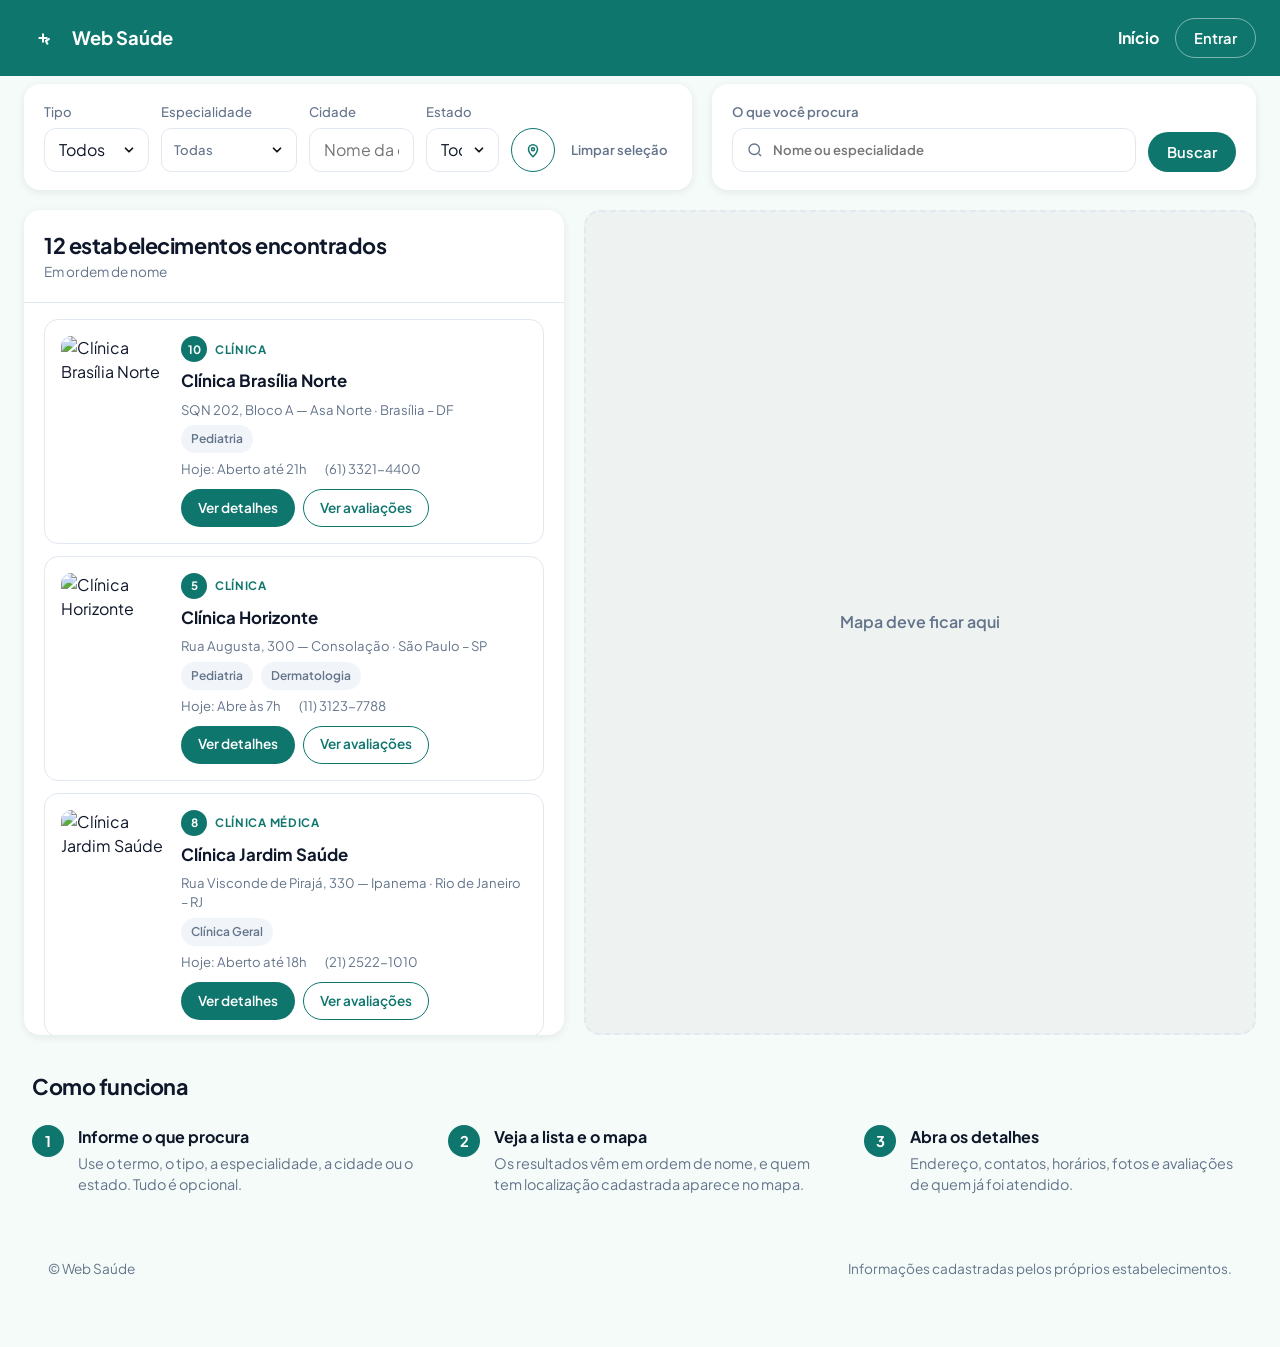
==== commit bb90f546: "fix(home): manter mapa com 280px fixo no topo e containers rolando abaixo sem sobreposicao" ====
--- a/index.html
+++ b/index.html
@@ -6,13 +6,21 @@
   <title>Web Saúde — Encontre unidades de saúde</title>
   <link rel="preconnect" href="https://fonts.googleapis.com">
   <link href="https://fonts.googleapis.com/css2?family=Plus+Jakarta+Sans:wght@400;500;600;700&display=swap" rel="stylesheet">
+    <link rel="icon" type="image/png" href="img/favicon.png">
   <link rel="stylesheet" href="css/styles.css">
 </head>
 <body>
   <div class="page">
     <div data-header="Início"></div>
     <main class="wrap home">
-      <div class="home-bar">
+      <div class="home-map-wrap">
+        <aside class="card home-map" aria-label="Mapa">
+          <span>Mapa deve ficar aqui</span>
+        </aside>
+      </div>
+
+      <div class="home-scroll-area">
+        <div class="home-bar">
         <form class="card home-filters" id="filtros" autocomplete="off">
           <label class="field"><span>Tipo</span>
             <select class="select" name="tipo">
@@ -61,9 +69,6 @@
           </div>
           <div class="home-list-scroll" id="lista"></div>
         </section>
-        <aside class="card home-map" aria-label="Mapa">
-          <span>Mapa deve ficar aqui</span>
-        </aside>
       </div>
 
       <section class="how-home" aria-labelledby="how-title">
@@ -92,8 +97,9 @@
           </li>
         </ol>
       </section>
+        <div data-footer></div>
+      </div>
     </main>
-    <div data-footer></div>
   </div>
   <script src="js/data.js"></script>
   <script src="js/app.js"></script>
@@ -142,7 +148,7 @@
 
     var lista = WebSaude.ui.renderInfinite({
       target: "#lista",
-      root: "self",
+      root: window.matchMedia("(max-width: 980px)").matches ? ".home-scroll-area" : "self",
       perPage: 5,
       empty: '<p class="center-note">Nenhum estabelecimento encontrado.</p>',
       items: filtrar,
--- a/css/styles.css
+++ b/css/styles.css
@@ -41,7 +41,14 @@
 }
 
 /* Brand */
-.brand { display: flex; align-items: center; gap: 10px; font-weight: 700; font-size: 1.15rem; }
+.brand { display: flex; align-items: center; gap: 10px; font-weight: 700; font-size: 1.15rem; flex-shrink: 0; }
+.brand-logo-img {
+  height: 36px;
+  width: auto;
+  max-width: min(168px, 42vw);
+  object-fit: contain;
+  display: block;
+}
 .brand-mark {
   width: 38px;
   height: 38px;
@@ -58,7 +65,11 @@
   height: var(--header);
   display: flex;
   align-items: center;
-  background: transparent;
+  background: var(--teal);
+  color: #fff;
+  flex-shrink: 0;
+  position: relative;
+  z-index: 20;
 }
 .header-inner, .footer-inner {
   width: min(1296px, calc(100% - 48px));
@@ -66,17 +77,28 @@
   display: flex;
   align-items: center;
   justify-content: space-between;
-  gap: 24px;
-}
-.header { position: relative; z-index: 10; }
+  gap: 16px;
+}
 .footer-inner { font-size: 0.85rem; }
-.nav { display: flex; align-items: center; gap: 22px; color: var(--muted); font-size: 0.92rem; }
-.nav-links, .nav-actions { display: flex; align-items: center; gap: 22px; }
+.nav { display: flex; align-items: center; gap: 16px; color: rgba(255, 255, 255, 0.88); font-size: 0.92rem; min-width: 0; }
+.nav-links, .nav-actions { display: flex; align-items: center; gap: 16px; flex-shrink: 0; }
 .nav-links { font-size: 1rem; }
 .nav-actions { gap: 12px; }
-.nav-links a:hover, .nav-links a.is-active { color: var(--text); }
+.nav-links a { color: #fff; white-space: nowrap; }
+.nav-links a:hover, .nav-links a.is-active { color: #fff; font-weight: 700; }
+.nav-mobile-action { display: none; }
 .nav-toggle { display: none; width: 40px; height: 40px; place-items: center; }
-.nav-toggle svg { width: 24px; height: 24px; fill: none; stroke: var(--text); stroke-width: 2.2; stroke-linecap: round; }
+.nav-toggle svg { width: 24px; height: 24px; fill: none; stroke: #fff; stroke-width: 2.2; stroke-linecap: round; }
+.header .btn-ghost {
+  background: transparent;
+  border-color: rgba(255, 255, 255, 0.45);
+  color: #fff;
+}
+.header .btn-ghost:hover {
+  background: rgba(255, 255, 255, 0.12);
+  border-color: #fff;
+  color: #fff;
+}
 
 /* Buttons */
 .btn {
@@ -359,6 +381,7 @@
 .row-actions .btn-primary { color: #fff; }
 
 .kpis { display: grid; grid-template-columns: repeat(4, 1fr); gap: 12px; }
+.kpis-3 { grid-template-columns: repeat(3, 1fr); }
 .kpi { padding: 18px 20px; display: grid; gap: 2px; color: inherit; }
 a.kpi:hover { box-shadow: 0 4px 14px rgba(15, 118, 110, 0.12); transform: translateY(-1px); }
 .kpi b, .kpi-value { display: block; font-size: 1.8rem; margin-top: 4px; font-weight: 700; letter-spacing: -0.03em; }
@@ -1013,15 +1036,14 @@
   .header-inner, .footer-inner, .wrap { width: calc(100% - 32px); }
   .header-inner { gap: 8px; }
   .nav { gap: 4px; }
-  .nav-toggle { width: 36px; }
-  .nav-actions { gap: 8px; }
-  .nav-toggle { display: grid; }
+  .nav-toggle { display: grid; width: 36px; }
+  .nav-actions { display: none; }
   .nav-links {
     display: none;
     position: absolute;
-    top: 100%;
-    left: 24px;
-    right: 24px;
+    top: calc(100% + 8px);
+    left: 16px;
+    right: 16px;
     flex-direction: column;
     align-items: stretch;
     gap: 4px;
@@ -1029,15 +1051,48 @@
     background: #fff;
     border-radius: var(--radius);
     box-shadow: var(--shadow);
-  }
-  .nav-links a { padding: 10px 12px; border-radius: 10px; }
+    z-index: 30;
+  }
+  .nav-links a {
+    display: block;
+    width: 100%;
+    padding: 12px 14px;
+    border-radius: 10px;
+    color: var(--text);
+    font-weight: 600;
+    text-align: left;
+  }
+  .nav-links a:hover, .nav-links a.is-active { color: var(--teal); }
   .nav.is-open .nav-links { display: flex; }
   .footer-inner { flex-direction: column; align-items: flex-start; gap: 6px; }
 }
 
 /* Home (busca + lista + mapa) */
-.home { padding-bottom: 32px; }
-.home-bar { display: grid; grid-template-columns: 1fr 544px; gap: 20px; margin: 8px 0 20px; }
+.home {
+  padding-bottom: 32px;
+  display: grid;
+  grid-template-columns: 540px 1fr;
+  grid-template-areas:
+    "top top"
+    "list map"
+    "how how"
+    "foot foot";
+  gap: 20px;
+}
+.home-scroll-area { display: contents; }
+.home-map-wrap { grid-area: map; min-height: 825px; }
+.home-map {
+  height: 100%;
+  min-height: 825px;
+  display: grid;
+  place-items: center;
+  background: #eef2f1;
+  border: 2px dashed var(--line);
+  box-shadow: none;
+  color: var(--muted);
+  font-weight: 600;
+}
+.home-bar { grid-area: top; display: grid; grid-template-columns: 1fr 544px; gap: 20px; margin: 8px 0 0; }
 .home-filters {
   display: grid;
   grid-template-columns: 1fr 1.3fr 1fr 0.7fr auto auto;
@@ -1097,8 +1152,9 @@
 .home-clear:hover { color: var(--teal); }
 .home-search { display: grid; grid-template-columns: 1fr auto; align-items: end; gap: 12px; padding: 18px 20px; }
 .home-search .input-icon { display: block; }
-.home-body { display: grid; grid-template-columns: 540px 1fr; gap: 20px; height: 825px; }
-.home-list { display: flex; flex-direction: column; min-height: 0; overflow: hidden; }
+.home-body { grid-area: list; display: flex; flex-direction: column; height: 825px; min-height: 0; }
+.home-list { display: flex; flex-direction: column; min-height: 0; overflow: hidden; flex: 1; }
+.home [data-footer], .home .footer { grid-area: foot; }
 .home-list-head { padding: 20px; border-bottom: 1px solid var(--line); }
 .home-list-head h1 { font-size: 1.35rem; letter-spacing: -0.02em; }
 .home-list-head p { color: var(--muted); font-size: 0.85rem; }
@@ -1115,8 +1171,7 @@
 .home-unit-actions .btn { min-height: 38px; padding: 0 16px; font-size: 0.85rem; }
 .btn-outline { border-color: var(--teal); color: var(--teal); }
 .home-list .pager { padding: 0 0 4px; }
-.home-map { display: grid; place-items: center; background: #eef2f1; border: 2px dashed var(--line); box-shadow: none; color: var(--muted); font-weight: 600; }
-.how-home { padding: 36px 8px 16px; }
+.how-home { grid-area: how; padding: 16px 8px 16px; }
 .how-home h2 { font-size: 1.35rem; margin-bottom: 22px; letter-spacing: -0.02em; }
 .how-grid {
   list-style: none;
@@ -1136,22 +1191,75 @@
 .how-grid p { color: var(--muted); font-size: 0.9rem; line-height: 1.45; }
 
 @media (max-width: 980px) {
-  .home { display: flex; flex-direction: column; gap: 16px; }
-  .home-bar { grid-template-columns: minmax(0, 1fr); margin: 0; gap: 16px; }
-  .home-body { display: contents; }
-  .home-list { order: 1; }
+  .page:has(.home) {
+    height: 100dvh;
+    overflow: hidden;
+  }
+  .home {
+    display: flex;
+    flex-direction: column;
+    height: calc(100dvh - var(--header));
+    max-height: calc(100dvh - var(--header));
+    overflow: hidden;
+    padding-top: 12px;
+    padding-bottom: 0;
+    gap: 0;
+  }
+  .home-map-wrap {
+    position: relative;
+    z-index: 1;
+    flex: 0 0 auto;
+    min-height: 0;
+    margin: 0 0 16px;
+    background: var(--bg);
+  }
+  .home-map {
+    height: 280px;
+    min-height: 280px;
+    max-height: 280px;
+  }
+  .home-scroll-area {
+    display: flex;
+    flex-direction: column;
+    flex: 1 1 auto;
+    min-height: 0;
+    gap: 16px;
+    overflow-y: auto;
+    -webkit-overflow-scrolling: touch;
+    padding-bottom: 32px;
+    background: var(--bg);
+    position: relative;
+    z-index: 2;
+  }
+  .home-bar { grid-template-columns: minmax(0, 1fr); margin: 0; gap: 16px; flex: 0 0 auto; }
+  .home-body,
+  .home-list,
+  .how-home,
+  .home .footer {
+    display: block;
+    height: auto;
+    min-height: min-content;
+    max-height: none;
+    overflow: visible;
+    flex: 0 0 auto;
+    position: static;
+  }
+  .home-list-scroll {
+    display: grid;
+    height: auto;
+    min-height: min-content;
+    max-height: none;
+    overflow: visible;
+    flex: 0 0 auto;
+  }
   .home-filters { grid-template-columns: minmax(0, 1fr) minmax(0, 1fr); }
   .brand { white-space: nowrap; font-size: 1.05rem; }
-  .brand-mark { width: 34px; height: 34px; }
+  .brand-logo-img { height: 32px; }
   .nav-actions .btn { min-height: 36px; padding: 0 12px; font-size: 0.85rem; }
-  .nav-links { left: 16px; right: 16px; }
   .btn-loc { grid-column: 1 / -1; }
   .btn-loc span { display: inline; }
   .home-clear { grid-column: 1 / -1; }
-  .home-map { order: -1; height: 280px; }
-  .home-list { max-height: none; }
-  .home-list-scroll { overflow: visible; }
-  .how-home { order: 2; padding-top: 8px; }
+  .how-home { padding-top: 8px; }
   .how-grid { grid-template-columns: 1fr; gap: 18px; }
 }
 
@@ -1159,6 +1267,9 @@
 .quick-actions svg { width: 18px; height: 18px; stroke: currentColor; fill: none; stroke-width: 2; stroke-linecap: round; stroke-linejoin: round; }
 
 @media (max-width: 640px) {
+  :root { --header: 64px; }
+  .home-filters { grid-template-columns: 1fr; }
+  .home-clear { text-align: center; width: 100%; }
   .nav-actions .chip { display: none; }
   .donut-wrap { flex-direction: column; align-items: stretch; }
   .donut-ring { width: 128px; height: 128px; margin: 0 auto; }
@@ -1195,8 +1306,7 @@
   .brand-mark svg { width: 18px; height: 18px; }
   .nav-actions { gap: 6px; }
   .nav-actions .btn { padding: 0 10px; font-size: 0.8rem; }
-  .nav-toggle { width: 32px; }
-  .nav-links { left: 12px; right: 12px; }
+  .brand-logo-img { height: 28px; }
   .home-filters { grid-template-columns: minmax(0, 1fr); padding: 16px; }
   .home-search { padding: 16px; }
   .home-unit { grid-template-columns: 1fr; }
@@ -1774,3 +1884,312 @@
   display: flex;
   gap: 6px;
 }
+
+/* --- AJUSTES MOBILE EXCLUSIVOS (GESTOR & ESTABELECIMENTOS) --- */
+.hours-time-fields {
+  display: flex;
+  align-items: flex-end;
+  gap: 10px;
+}
+
+@media (max-width: 768px) {
+  /* Grade de 3 KPIs no Gestor */
+  .kpis.kpis-3 {
+    grid-template-columns: 1fr;
+    gap: 10px;
+  }
+
+  /* Stepper horizontal deslizável no mobile */
+  .stepper-modern {
+    display: flex;
+    flex-wrap: nowrap;
+    overflow-x: auto;
+    padding: 6px 4px 10px;
+    margin: 8px -12px 14px;
+    -webkit-overflow-scrolling: touch;
+    scrollbar-width: none;
+  }
+  .stepper-modern::-webkit-scrollbar {
+    display: none;
+  }
+  .stepper-modern .stepper-item {
+    flex-shrink: 0;
+    white-space: nowrap;
+    padding: 6px 14px 6px 8px;
+    font-size: 0.82rem;
+  }
+
+  .establishment-hero {
+    padding: 16px;
+    border-radius: 14px;
+    gap: 12px;
+  }
+  .establishment-hero h1 {
+    font-size: 1.35rem;
+    line-height: 1.25;
+  }
+  .establishment-hero-top {
+    flex-direction: column;
+    align-items: flex-start;
+    gap: 8px;
+  }
+  .establishment-progress-box {
+    padding: 12px 14px;
+  }
+}
+
+@media (max-width: 640px) {
+  /* Gestor - Dashboard & Lista de Estabelecimentos */
+  .wrap.gestor {
+    padding-top: 14px;
+    padding-bottom: 36px;
+  }
+  .wrap.gestor .toolbar {
+    flex-direction: column;
+    align-items: stretch;
+    gap: 14px;
+  }
+  .wrap.gestor .toolbar .btn,
+  #btn-add {
+    width: 100%;
+    min-height: 46px;
+    justify-content: center;
+    font-size: 0.92rem;
+  }
+  .gestor-unit {
+    grid-template-columns: 1fr;
+    gap: 12px;
+    padding: 14px;
+  }
+  .gestor-unit > img {
+    width: 100%;
+    height: 160px;
+    border-radius: 10px;
+  }
+  .gestor-unit-body {
+    gap: 10px;
+  }
+  .gestor-unit .row-actions {
+    display: flex;
+    flex-direction: column;
+    width: 100%;
+    gap: 8px;
+  }
+  .gestor-unit .row-actions .btn {
+    width: 100%;
+    justify-content: center;
+    min-height: 42px;
+  }
+  .gestor-dash .toolbar {
+    flex-direction: column;
+    align-items: stretch;
+    gap: 10px;
+  }
+  .filter-pills {
+    width: 100%;
+    display: flex;
+  }
+  .filter-pills label {
+    flex: 1;
+    text-align: center;
+  }
+  .filter-pills label span {
+    width: 100%;
+    justify-content: center;
+    padding: 8px 4px;
+  }
+
+  /* Cadastro de Estabelecimento - Seções & Formulários */
+  .unit-block {
+    padding: 16px;
+    border-radius: 14px;
+  }
+  .unit-block-head {
+    gap: 10px;
+  }
+  .unit-block-head h2 {
+    font-size: 1.15rem;
+  }
+  .unit-block-head .how-num {
+    width: 28px;
+    height: 28px;
+    font-size: 0.85rem;
+  }
+
+  .tipo-cards {
+    grid-template-columns: 1fr;
+    gap: 10px;
+  }
+  .tipo-card-inner {
+    padding: 14px;
+  }
+
+  /* Localização */
+  .map-toolbar {
+    flex-direction: column;
+    align-items: stretch;
+    gap: 10px;
+  }
+  .map-search-bar {
+    width: 100%;
+    min-width: 0;
+  }
+  .btn-geo-action {
+    width: 100%;
+    justify-content: center;
+    min-height: 42px;
+  }
+  .det-map {
+    height: 200px;
+  }
+  .map-coords-card {
+    padding: 14px;
+    gap: 12px;
+  }
+  .map-coords-head {
+    flex-direction: column;
+    align-items: flex-start;
+    gap: 8px;
+  }
+
+  /* Especialidades */
+  .esp-header-tools {
+    flex-direction: column;
+    align-items: stretch;
+    gap: 10px;
+  }
+  .esp-header-tools .filter-search {
+    width: 100%;
+    min-width: 0;
+  }
+  #esp-count-badge {
+    align-self: flex-start;
+  }
+  .esp-add {
+    grid-template-columns: 1fr;
+    gap: 10px;
+  }
+  .esp-add .btn {
+    width: 100%;
+    min-height: 44px;
+    justify-content: center;
+  }
+
+  /* Horários de Funcionamento */
+  .hours-builder {
+    padding: 14px;
+    gap: 14px;
+  }
+  .hours-dias-selector-head {
+    flex-direction: column;
+    align-items: flex-start;
+    gap: 8px;
+  }
+  .hours-quick-links {
+    flex-wrap: wrap;
+    gap: 6px 8px;
+  }
+  .hours-dias-chips {
+    gap: 6px;
+  }
+  .hours-dia-chip span {
+    min-width: 42px;
+    min-height: 36px;
+    padding: 0 8px;
+    font-size: 0.8rem;
+  }
+  .hours-time-inputs {
+    flex-direction: column;
+    align-items: stretch;
+    gap: 12px;
+  }
+  .hours-time-fields {
+    display: grid;
+    grid-template-columns: 1fr auto 1fr;
+    align-items: center;
+    gap: 8px;
+    width: 100%;
+  }
+  .hours-time-fields .field {
+    margin: 0;
+    min-width: 0;
+  }
+  .hours-time-fields .input {
+    width: 100%;
+    min-width: 0;
+  }
+  #btn-aplicar-horario {
+    width: 100%;
+    min-height: 44px;
+    justify-content: center;
+  }
+
+  /* Grade semanal no mobile */
+  .hours-day-row {
+    flex-wrap: wrap;
+    gap: 8px 10px;
+    padding: 10px 12px;
+  }
+  .hours-day-name {
+    min-width: auto;
+    font-size: 0.88rem;
+    flex: 1;
+  }
+  .hours-day-status {
+    flex: 0 0 auto;
+  }
+  .hours-day-actions {
+    width: 100%;
+    justify-content: flex-end;
+    border-top: 1px dashed var(--line);
+    padding-top: 8px;
+    margin-top: 2px;
+  }
+  .hours-day-actions .btn {
+    flex: 1;
+    min-height: 36px;
+    font-size: 0.82rem;
+    justify-content: center;
+  }
+
+  /* Logo e Galeria */
+  .photo-section-card {
+    padding: 14px;
+    gap: 12px;
+  }
+  .photo-section-head {
+    flex-direction: column;
+    align-items: stretch;
+    gap: 10px;
+  }
+  .photo-section-head .photo-btn {
+    width: 100%;
+    justify-content: center;
+    min-height: 44px;
+  }
+  .photo-perfil-preview-lg {
+    max-width: 100%;
+    height: 170px;
+  }
+
+  /* Barra de ações inferior */
+  .establishment-actions {
+    flex-direction: column-reverse;
+    gap: 10px;
+    align-items: stretch;
+    width: 100%;
+  }
+  .establishment-actions > div,
+  .establishment-actions .actions-group-right {
+    display: flex;
+    flex-direction: column-reverse;
+    width: 100%;
+    gap: 8px;
+  }
+  .establishment-actions .btn {
+    width: 100%;
+    min-height: 46px;
+    font-size: 0.92rem;
+    justify-content: center;
+  }
+}
